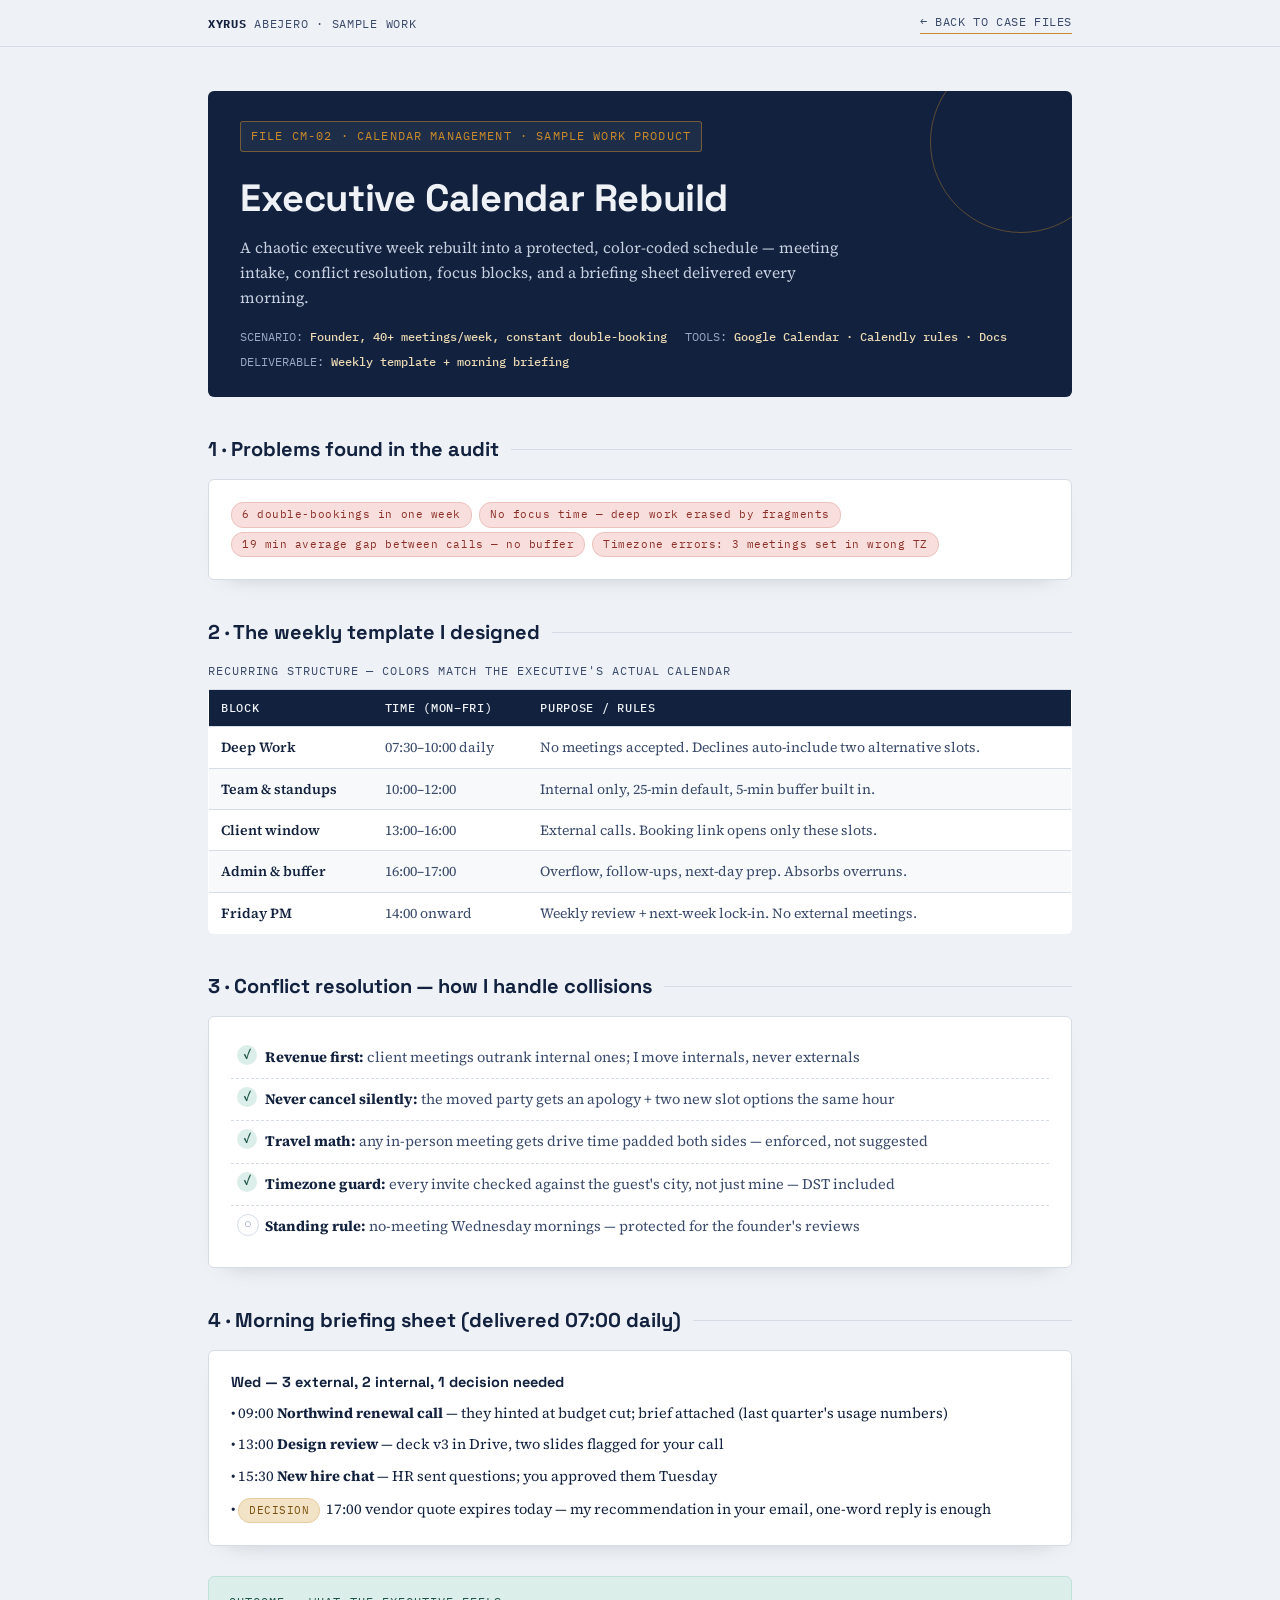
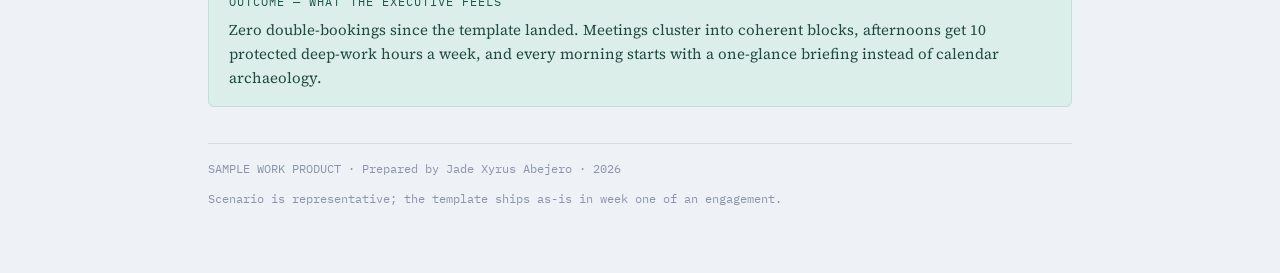
==== samples/calendar-management.html @ 3b32350d "Add files via upload" ====
<!DOCTYPE html>
<html lang="en">
<head>
<meta charset="UTF-8">
<meta name="viewport" content="width=device-width, initial-scale=1.0">
<title>Sample: Executive Calendar &amp; Scheduling — Jade Xyrus Abejero</title>
<link rel="icon" href="data:image/svg+xml,%3Csvg xmlns='http://www.w3.org/2000/svg' viewBox='0 0 64 64'%3E%3Ccircle cx='32' cy='32' r='31' fill='%2312213D'/%3E%3Ccircle cx='32' cy='32' r='27' fill='none' stroke='%23C98A2C' stroke-width='2'/%3E%3Ctext x='32' y='38' text-anchor='middle' font-family='monospace' font-size='20' font-weight='700' fill='%23EEF1F5'%3EJXA%3C/text%3E%3C/svg%3E">
<link rel="preconnect" href="https://fonts.googleapis.com">
<link href="https://fonts.googleapis.com/css2?family=Space+Grotesk:wght@400;500;600;700&family=Source+Serif+4:opsz,wght@8..60,400;8..60,500;8..60,600&family=IBM+Plex+Mono:wght@400;500;600&display=swap" rel="stylesheet">
<link rel="stylesheet" href="../assets/samples.css">
</head>
<body>

<nav class="docbar">
  <div class="docbar-inner">
    <a class="brand" href="../index.html"><strong>XYRUS</strong> ABEJERO · SAMPLE WORK</a>
    <a class="backlink" href="../index.html#casefiles">← Back to Case Files</a>
  </div>
</nav>

<main class="doc">

  <div class="doc-head">
    <span class="filetag">FILE CM-02 · CALENDAR MANAGEMENT · SAMPLE WORK PRODUCT</span>
    <h1>Executive Calendar Rebuild</h1>
    <p class="brief">A chaotic executive week rebuilt into a protected, color-coded schedule — meeting intake, conflict resolution, focus blocks, and a briefing sheet delivered every morning.</p>
    <div class="context">
      <span>SCENARIO: <b>Founder, 40+ meetings/week, constant double-booking</b></span>
      <span>TOOLS: <b>Google Calendar · Calendly rules · Docs</b></span>
      <span>DELIVERABLE: <b>Weekly template + morning briefing</b></span>
    </div>
  </div>

  <h2 class="sect">1 · Problems found in the audit</h2>
  <div class="panel">
    <span class="pill red">6 double-bookings in one week</span>
    <span class="pill red">No focus time — deep work erased by fragments</span>
    <span class="pill red">19 min average gap between calls — no buffer</span>
    <span class="pill red">Timezone errors: 3 meetings set in wrong TZ</span>
  </div>

  <h2 class="sect">2 · The weekly template I designed</h2>
  <table class="grid">
    <caption>Recurring structure — colors match the executive's actual calendar</caption>
    <thead>
      <tr><th>Block</th><th>Time (Mon–Fri)</th><th>Purpose / rules</th></tr>
    </thead>
    <tbody>
      <tr><td><b>Deep Work</b></td><td>07:30–10:00 daily</td><td>No meetings accepted. Declines auto-include two alternative slots.</td></tr>
      <tr><td><b>Team &amp; standups</b></td><td>10:00–12:00</td><td>Internal only, 25-min default, 5-min buffer built in.</td></tr>
      <tr><td><b>Client window</b></td><td>13:00–16:00</td><td>External calls. Booking link opens only these slots.</td></tr>
      <tr><td><b>Admin &amp; buffer</b></td><td>16:00–17:00</td><td>Overflow, follow-ups, next-day prep. Absorbs overruns.</td></tr>
      <tr><td><b>Friday PM</b></td><td>14:00 onward</td><td>Weekly review + next-week lock-in. No external meetings.</td></tr>
    </tbody>
  </table>

  <h2 class="sect">3 · Conflict resolution — how I handle collisions</h2>
  <div class="panel">
    <ul class="checks">
      <li><b>Revenue first:</b> client meetings outrank internal ones; I move internals, never externals</li>
      <li><b>Never cancel silently:</b> the moved party gets an apology + two new slot options the same hour</li>
      <li><b>Travel math:</b> any in-person meeting gets drive time padded both sides — enforced, not suggested</li>
      <li><b>Timezone guard:</b> every invite checked against the guest's city, not just mine — DST included</li>
      <li class="todo"><b>Standing rule:</b> no-meeting Wednesday mornings — protected for the founder's reviews</li>
    </ul>
  </div>

  <h2 class="sect">4 · Morning briefing sheet (delivered 07:00 daily)</h2>
  <div class="panel" style="font-size:14.5px;">
    <p style="margin:0 0 8px;"><b style="font-family:var(--font-display);">Wed — 3 external, 2 internal, 1 decision needed</b></p>
    <p style="margin:0 0 8px;">• 09:00 <b>Northwind renewal call</b> — they hinted at budget cut; brief attached (last quarter's usage numbers)</p>
    <p style="margin:0 0 8px;">• 13:00 <b>Design review</b> — deck v3 in Drive, two slides flagged for your call</p>
    <p style="margin:0 0 8px;">• 15:30 <b>New hire chat</b> — HR sent questions; you approved them Tuesday</p>
    <p style="margin:0;">• <span class="pill gold">DECISION</span> 17:00 vendor quote expires today — my recommendation in your email, one-word reply is enough</p>
  </div>

  <div class="result">
    <span class="rk">Outcome — what the executive feels</span>
    <p>Zero double-bookings since the template landed. Meetings cluster into coherent blocks, afternoons get 10 protected deep-work hours a week, and every morning starts with a one-glance briefing instead of calendar archaeology.</p>
  </div>

  <div class="docfoot">
    <span>SAMPLE WORK PRODUCT · Prepared by Jade Xyrus Abejero · 2026</span>
    <span>Scenario is representative; the template ships as-is in week one of an engagement.</span>
  </div>

</main>

</body>
</html>
---- assets/samples.css ----
:root{
  --ink:#12213D;
  --ink-soft:#3A4A6B;
  --paper:#EEF1F5;
  --paper-card:#FFFFFF;
  --line:#D6DCE6;
  --gold:#C98A2C;
  --gold-soft:#F3E3C6;
  --teal:#2E7D6B;
  --teal-soft:#DCEEE9;
  --font-display:'Space Grotesk',sans-serif;
  --font-body:'Source Serif 4',serif;
  --font-mono:'IBM Plex Mono',monospace;
}
*{box-sizing:border-box;}
body{
  margin:0;
  background:var(--paper);
  color:var(--ink);
  font-family:var(--font-body);
  line-height:1.6;
}
a{color:inherit;}

/* TOP BAR */
nav.docbar{
  position:sticky;top:0;z-index:20;
  background:rgba(238,241,245,0.94);
  backdrop-filter:blur(6px);
  border-bottom:1px solid var(--line);
}
.docbar-inner{
  max-width:920px;margin:0 auto;padding:12px 28px;
  display:flex;align-items:center;justify-content:space-between;gap:14px;
}
.docbar-inner .brand{
  font-family:var(--font-mono);font-size:12px;letter-spacing:0.06em;color:var(--ink-soft);
  text-decoration:none;
}
.docbar-inner .brand strong{color:var(--ink);}
.backlink{
  font-family:var(--font-mono);font-size:12px;letter-spacing:0.05em;text-transform:uppercase;
  color:var(--ink-soft);text-decoration:none;border-bottom:1px solid var(--gold);padding-bottom:2px;
}
.backlink:hover{color:var(--ink);}

/* DOCUMENT SHELL */
main.doc{
  max-width:920px;margin:0 auto;padding:44px 28px 64px;
}
.doc-head{
  background:var(--ink);
  color:var(--paper);
  border-radius:6px;
  padding:30px 32px 26px;
  margin-bottom:30px;
  position:relative;
  overflow:hidden;
}
.doc-head::after{
  content:"";
  position:absolute;right:-40px;top:-40px;
  width:180px;height:180px;border-radius:50%;
  border:1px solid rgba(201,138,44,0.4);
  pointer-events:none;
}
.doc-head .filetag{
  font-family:var(--font-mono);font-size:11.5px;letter-spacing:0.1em;color:var(--gold);
  display:inline-flex;align-items:center;gap:8px;
  border:1px solid rgba(201,138,44,0.5);
  padding:5px 10px;border-radius:3px;background:rgba(255,255,255,0.06);
}
.doc-head h1{
  font-family:var(--font-display);
  font-size:clamp(26px,4vw,38px);font-weight:700;
  margin:16px 0 8px;letter-spacing:-0.01em;
}
.doc-head .brief{
  color:#C7D0E0;font-size:15.5px;max-width:620px;margin:0;
}
.doc-head .context{
  margin-top:16px;font-family:var(--font-mono);font-size:12px;color:#9AA8C4;
  display:flex;flex-wrap:wrap;gap:6px 18px;
}
.doc-head .context b{color:#EAD9B4;font-weight:500;}

h2.sect{
  font-family:var(--font-display);font-size:20px;font-weight:700;
  margin:36px 0 14px;color:var(--ink);
  display:flex;align-items:center;gap:12px;
}
h2.sect::after{content:"";flex:1;height:1px;background:var(--line);}

.panel{
  background:var(--paper-card);
  border:1px solid var(--line);
  border-radius:6px;
  padding:20px 22px;
  box-shadow:0 10px 24px -20px rgba(18,33,61,0.4);
}
.panel + .panel{margin-top:14px;}

/* TABLES */
table.grid{
  width:100%;border-collapse:collapse;font-size:14px;
  background:var(--paper-card);
  border:1px solid var(--line);
  border-radius:6px;
  overflow:hidden;
}
table.grid caption{
  caption-side:top;text-align:left;
  font-family:var(--font-mono);font-size:11.5px;letter-spacing:0.08em;text-transform:uppercase;
  color:var(--ink-soft);padding:0 0 8px;
}
table.grid th{
  font-family:var(--font-mono);font-size:11.5px;letter-spacing:0.06em;text-transform:uppercase;
  color:var(--paper);background:var(--ink);
  text-align:left;padding:9px 12px;font-weight:500;
}
table.grid td{
  padding:9px 12px;border-top:1px solid var(--line);color:var(--ink-soft);vertical-align:top;
}
table.grid tr:nth-child(even) td{background:#F7F9FB;}
table.grid td b, table.grid td strong{color:var(--ink);font-weight:600;}

/* PILLS / TAGS */
.pill{
  display:inline-block;font-family:var(--font-mono);font-size:11px;letter-spacing:0.05em;
  padding:3px 10px;border-radius:12px;margin:2px 3px 2px 0;
  background:var(--teal-soft);color:#1E5548;border:1px solid #BFE0D6;
}
.pill.gold{background:var(--gold-soft);color:#7A5210;border-color:#E4CE9F;}
.pill.red{background:#F8DEDC;color:#8C2F28;border-color:#EBC2BE;}

/* EMAIL THREAD */
.email{
  background:var(--paper-card);
  border:1px solid var(--line);
  border-radius:6px;
  margin-bottom:14px;
  box-shadow:0 10px 24px -20px rgba(18,33,61,0.4);
}
.email .hdr{
  padding:12px 18px;border-bottom:1px solid var(--line);
  display:flex;flex-wrap:wrap;gap:4px 16px;align-items:baseline;
  font-family:var(--font-mono);font-size:12px;color:var(--ink-soft);
}
.email .hdr .who{color:var(--ink);font-weight:600;}
.email .hdr .stamp{margin-left:auto;color:#8A94AC;}
.email .body{padding:14px 18px 16px;font-size:14.5px;color:var(--ink-soft);}
.email .body p{margin:0 0 10px;}
.email .body p:last-child{margin-bottom:0;}
.email .sig{margin-top:12px;padding-top:10px;border-top:1px dashed var(--line);font-size:13px;color:#8A94AC;}
.email.draft{border-left:4px solid var(--gold);}
.email.sent{border-left:4px solid var(--teal);}

/* CHECKLIST */
ul.checks{list-style:none;margin:0;padding:0;}
ul.checks li{
  padding:9px 0 9px 34px;position:relative;border-bottom:1px dashed var(--line);
  font-size:14.5px;color:var(--ink-soft);
}
ul.checks li:last-child{border-bottom:none;}
ul.checks li::before{
  content:"✓";
  position:absolute;left:6px;top:8px;
  width:20px;height:20px;border-radius:50%;
  background:var(--teal-soft);color:#1E5548;
  font-size:13px;font-weight:700;
  display:flex;align-items:center;justify-content:center;
}
ul.checks li.todo::before{content:"○";color:#8A94AC;background:transparent;border:1px solid var(--line);}
ul.checks b{color:var(--ink);}

/* ITINERARY */
.leg{
  display:grid;grid-template-columns:150px 1fr;gap:16px;
  padding:14px 0;border-bottom:1px dashed var(--line);
}
.leg:last-child{border-bottom:none;}
.leg .when{
  font-family:var(--font-mono);font-size:12px;color:var(--teal);line-height:1.5;
}
.leg .what b{display:block;color:var(--ink);font-family:var(--font-display);font-size:15px;}
.leg .what span{font-size:14px;color:var(--ink-soft);}
.leg .what .meta{font-family:var(--font-mono);font-size:11.5px;color:#8A94AC;display:block;margin-top:3px;}

/* RESULT BANNER */
.result{
  background:var(--teal-soft);
  border:1px solid #BFE0D6;
  border-radius:6px;
  padding:16px 20px;
  margin-top:30px;
}
.result .rk{
  font-family:var(--font-mono);font-size:11.5px;letter-spacing:0.09em;text-transform:uppercase;
  color:#1E5548;display:block;margin-bottom:6px;
}
.result p{margin:0;color:#1E4A40;font-size:15px;}

/* FOOT NOTE */
.docfoot{
  margin-top:36px;padding-top:16px;border-top:1px solid var(--line);
  font-family:var(--font-mono);font-size:11.5px;color:#8A94AC;
  display:flex;justify-content:space-between;gap:12px;flex-wrap:wrap;
}
.docfoot a{color:var(--ink-soft);}

@media (max-width:640px){
  .leg{grid-template-columns:1fr;gap:4px;}
  .doc-head{padding:22px 20px;}
  main.doc{padding:28px 18px 48px;}
  table.grid{display:block;overflow-x:auto;}
}
@media (prefers-reduced-motion:reduce){
  *{transition:none !important;}
}
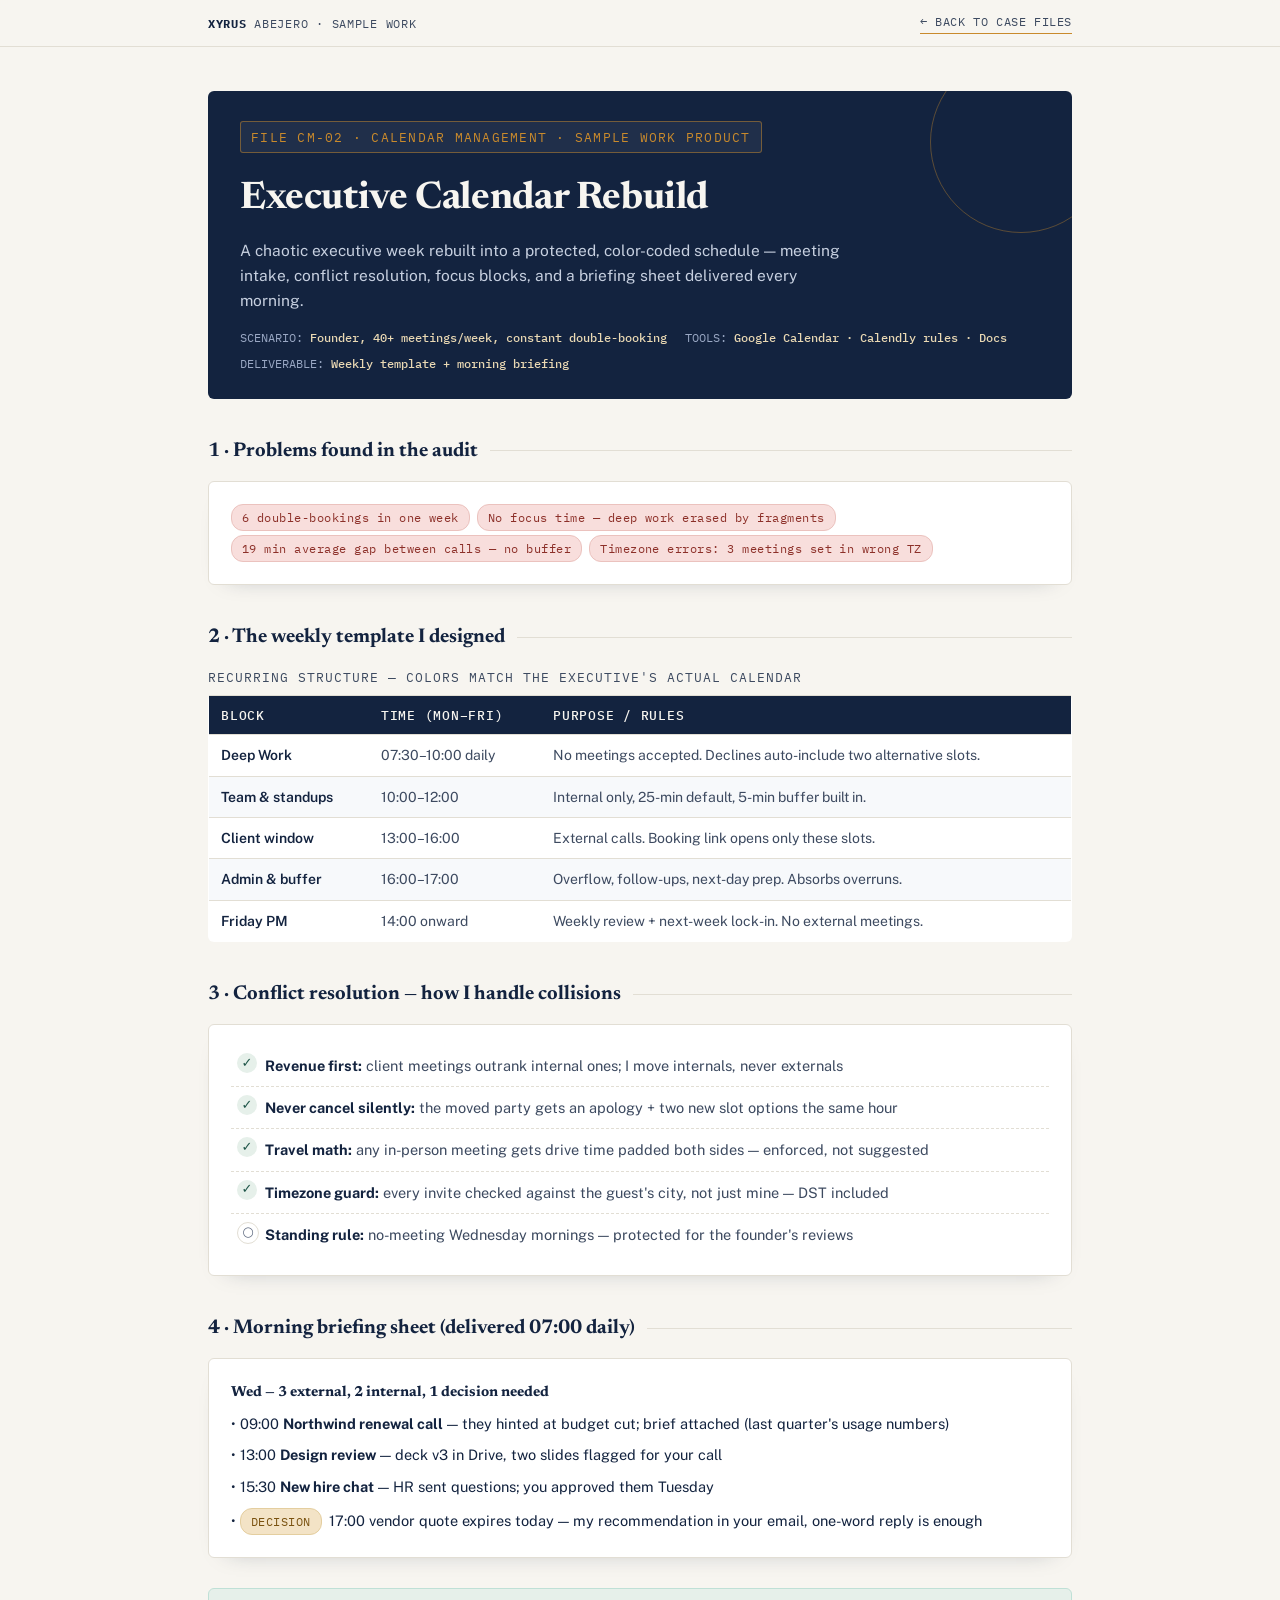
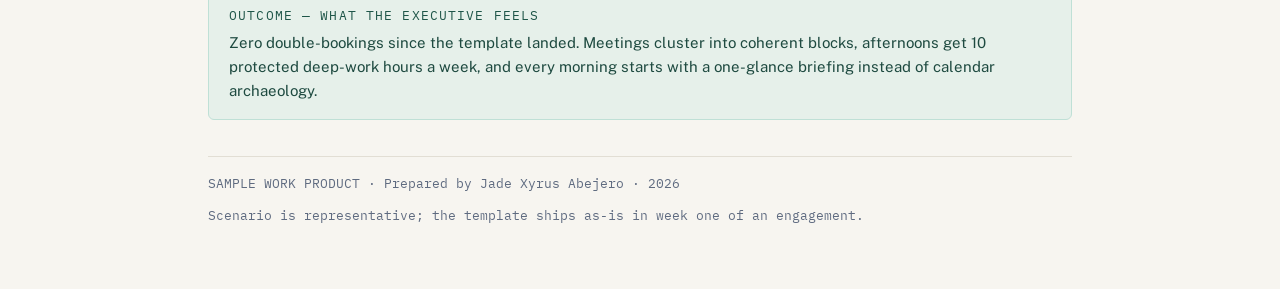
==== commit 07eac451: "Add files via upload" ====
--- a/samples/calendar-management.html
+++ b/samples/calendar-management.html
@@ -1,90 +1,90 @@
-<!DOCTYPE html>
-<html lang="en">
-<head>
-<meta charset="UTF-8">
-<meta name="viewport" content="width=device-width, initial-scale=1.0">
-<title>Sample: Executive Calendar &amp; Scheduling — Jade Xyrus Abejero</title>
-<link rel="icon" href="data:image/svg+xml,%3Csvg xmlns='http://www.w3.org/2000/svg' viewBox='0 0 64 64'%3E%3Ccircle cx='32' cy='32' r='31' fill='%2312213D'/%3E%3Ccircle cx='32' cy='32' r='27' fill='none' stroke='%23C98A2C' stroke-width='2'/%3E%3Ctext x='32' y='38' text-anchor='middle' font-family='monospace' font-size='20' font-weight='700' fill='%23EEF1F5'%3EJXA%3C/text%3E%3C/svg%3E">
-<link rel="preconnect" href="https://fonts.googleapis.com">
-<link href="https://fonts.googleapis.com/css2?family=Space+Grotesk:wght@400;500;600;700&family=Source+Serif+4:opsz,wght@8..60,400;8..60,500;8..60,600&family=IBM+Plex+Mono:wght@400;500;600&display=swap" rel="stylesheet">
-<link rel="stylesheet" href="../assets/samples.css">
-</head>
-<body>
-
-<nav class="docbar">
-  <div class="docbar-inner">
-    <a class="brand" href="../index.html"><strong>XYRUS</strong> ABEJERO · SAMPLE WORK</a>
-    <a class="backlink" href="../index.html#casefiles">← Back to Case Files</a>
-  </div>
-</nav>
-
-<main class="doc">
-
-  <div class="doc-head">
-    <span class="filetag">FILE CM-02 · CALENDAR MANAGEMENT · SAMPLE WORK PRODUCT</span>
-    <h1>Executive Calendar Rebuild</h1>
-    <p class="brief">A chaotic executive week rebuilt into a protected, color-coded schedule — meeting intake, conflict resolution, focus blocks, and a briefing sheet delivered every morning.</p>
-    <div class="context">
-      <span>SCENARIO: <b>Founder, 40+ meetings/week, constant double-booking</b></span>
-      <span>TOOLS: <b>Google Calendar · Calendly rules · Docs</b></span>
-      <span>DELIVERABLE: <b>Weekly template + morning briefing</b></span>
-    </div>
-  </div>
-
-  <h2 class="sect">1 · Problems found in the audit</h2>
-  <div class="panel">
-    <span class="pill red">6 double-bookings in one week</span>
-    <span class="pill red">No focus time — deep work erased by fragments</span>
-    <span class="pill red">19 min average gap between calls — no buffer</span>
-    <span class="pill red">Timezone errors: 3 meetings set in wrong TZ</span>
-  </div>
-
-  <h2 class="sect">2 · The weekly template I designed</h2>
-  <table class="grid">
-    <caption>Recurring structure — colors match the executive's actual calendar</caption>
-    <thead>
-      <tr><th>Block</th><th>Time (Mon–Fri)</th><th>Purpose / rules</th></tr>
-    </thead>
-    <tbody>
-      <tr><td><b>Deep Work</b></td><td>07:30–10:00 daily</td><td>No meetings accepted. Declines auto-include two alternative slots.</td></tr>
-      <tr><td><b>Team &amp; standups</b></td><td>10:00–12:00</td><td>Internal only, 25-min default, 5-min buffer built in.</td></tr>
-      <tr><td><b>Client window</b></td><td>13:00–16:00</td><td>External calls. Booking link opens only these slots.</td></tr>
-      <tr><td><b>Admin &amp; buffer</b></td><td>16:00–17:00</td><td>Overflow, follow-ups, next-day prep. Absorbs overruns.</td></tr>
-      <tr><td><b>Friday PM</b></td><td>14:00 onward</td><td>Weekly review + next-week lock-in. No external meetings.</td></tr>
-    </tbody>
-  </table>
-
-  <h2 class="sect">3 · Conflict resolution — how I handle collisions</h2>
-  <div class="panel">
-    <ul class="checks">
-      <li><b>Revenue first:</b> client meetings outrank internal ones; I move internals, never externals</li>
-      <li><b>Never cancel silently:</b> the moved party gets an apology + two new slot options the same hour</li>
-      <li><b>Travel math:</b> any in-person meeting gets drive time padded both sides — enforced, not suggested</li>
-      <li><b>Timezone guard:</b> every invite checked against the guest's city, not just mine — DST included</li>
-      <li class="todo"><b>Standing rule:</b> no-meeting Wednesday mornings — protected for the founder's reviews</li>
-    </ul>
-  </div>
-
-  <h2 class="sect">4 · Morning briefing sheet (delivered 07:00 daily)</h2>
-  <div class="panel" style="font-size:14.5px;">
-    <p style="margin:0 0 8px;"><b style="font-family:var(--font-display);">Wed — 3 external, 2 internal, 1 decision needed</b></p>
-    <p style="margin:0 0 8px;">• 09:00 <b>Northwind renewal call</b> — they hinted at budget cut; brief attached (last quarter's usage numbers)</p>
-    <p style="margin:0 0 8px;">• 13:00 <b>Design review</b> — deck v3 in Drive, two slides flagged for your call</p>
-    <p style="margin:0 0 8px;">• 15:30 <b>New hire chat</b> — HR sent questions; you approved them Tuesday</p>
-    <p style="margin:0;">• <span class="pill gold">DECISION</span> 17:00 vendor quote expires today — my recommendation in your email, one-word reply is enough</p>
-  </div>
-
-  <div class="result">
-    <span class="rk">Outcome — what the executive feels</span>
-    <p>Zero double-bookings since the template landed. Meetings cluster into coherent blocks, afternoons get 10 protected deep-work hours a week, and every morning starts with a one-glance briefing instead of calendar archaeology.</p>
-  </div>
-
-  <div class="docfoot">
-    <span>SAMPLE WORK PRODUCT · Prepared by Jade Xyrus Abejero · 2026</span>
-    <span>Scenario is representative; the template ships as-is in week one of an engagement.</span>
-  </div>
-
-</main>
-
-</body>
-</html>
+<!DOCTYPE html>
+<html lang="en">
+<head>
+<meta charset="UTF-8">
+<meta name="viewport" content="width=device-width, initial-scale=1.0">
+<title>Sample: Executive Calendar &amp; Scheduling — Jade Xyrus Abejero</title>
+<link rel="icon" href="data:image/svg+xml,%3Csvg xmlns='http://www.w3.org/2000/svg' viewBox='0 0 64 64'%3E%3Ccircle cx='32' cy='32' r='31' fill='%2312213D'/%3E%3Ccircle cx='32' cy='32' r='27' fill='none' stroke='%23C98A2C' stroke-width='2'/%3E%3Ctext x='32' y='38' text-anchor='middle' font-family='monospace' font-size='20' font-weight='700' fill='%23EEF1F5'%3EJXA%3C/text%3E%3C/svg%3E">
+<link rel="preconnect" href="https://fonts.googleapis.com">
+<link href="https://fonts.googleapis.com/css2?family=Newsreader:opsz,wght@6..72,400;6..72,500;6..72,600&family=Public+Sans:wght@400;500;600;700&family=IBM+Plex+Mono:wght@400;500;600&display=swap" rel="stylesheet">
+<link rel="stylesheet" href="../assets/samples.css">
+</head>
+<body>
+
+<nav class="docbar">
+  <div class="docbar-inner">
+    <a class="brand" href="../index.html"><strong>XYRUS</strong> ABEJERO · SAMPLE WORK</a>
+    <a class="backlink" href="../index.html#cases">← Back to Case Files</a>
+  </div>
+</nav>
+
+<main class="doc">
+
+  <div class="doc-head">
+    <span class="filetag">FILE CM-02 · CALENDAR MANAGEMENT · SAMPLE WORK PRODUCT</span>
+    <h1>Executive Calendar Rebuild</h1>
+    <p class="brief">A chaotic executive week rebuilt into a protected, color-coded schedule — meeting intake, conflict resolution, focus blocks, and a briefing sheet delivered every morning.</p>
+    <div class="context">
+      <span>SCENARIO: <b>Founder, 40+ meetings/week, constant double-booking</b></span>
+      <span>TOOLS: <b>Google Calendar · Calendly rules · Docs</b></span>
+      <span>DELIVERABLE: <b>Weekly template + morning briefing</b></span>
+    </div>
+  </div>
+
+  <h2 class="sect">1 · Problems found in the audit</h2>
+  <div class="panel">
+    <span class="pill red">6 double-bookings in one week</span>
+    <span class="pill red">No focus time — deep work erased by fragments</span>
+    <span class="pill red">19 min average gap between calls — no buffer</span>
+    <span class="pill red">Timezone errors: 3 meetings set in wrong TZ</span>
+  </div>
+
+  <h2 class="sect">2 · The weekly template I designed</h2>
+  <table class="grid">
+    <caption>Recurring structure — colors match the executive's actual calendar</caption>
+    <thead>
+      <tr><th>Block</th><th>Time (Mon–Fri)</th><th>Purpose / rules</th></tr>
+    </thead>
+    <tbody>
+      <tr><td><b>Deep Work</b></td><td>07:30–10:00 daily</td><td>No meetings accepted. Declines auto-include two alternative slots.</td></tr>
+      <tr><td><b>Team &amp; standups</b></td><td>10:00–12:00</td><td>Internal only, 25-min default, 5-min buffer built in.</td></tr>
+      <tr><td><b>Client window</b></td><td>13:00–16:00</td><td>External calls. Booking link opens only these slots.</td></tr>
+      <tr><td><b>Admin &amp; buffer</b></td><td>16:00–17:00</td><td>Overflow, follow-ups, next-day prep. Absorbs overruns.</td></tr>
+      <tr><td><b>Friday PM</b></td><td>14:00 onward</td><td>Weekly review + next-week lock-in. No external meetings.</td></tr>
+    </tbody>
+  </table>
+
+  <h2 class="sect">3 · Conflict resolution — how I handle collisions</h2>
+  <div class="panel">
+    <ul class="checks">
+      <li><b>Revenue first:</b> client meetings outrank internal ones; I move internals, never externals</li>
+      <li><b>Never cancel silently:</b> the moved party gets an apology + two new slot options the same hour</li>
+      <li><b>Travel math:</b> any in-person meeting gets drive time padded both sides — enforced, not suggested</li>
+      <li><b>Timezone guard:</b> every invite checked against the guest's city, not just mine — DST included</li>
+      <li class="todo"><b>Standing rule:</b> no-meeting Wednesday mornings — protected for the founder's reviews</li>
+    </ul>
+  </div>
+
+  <h2 class="sect">4 · Morning briefing sheet (delivered 07:00 daily)</h2>
+  <div class="panel" style="font-size:14.5px;">
+    <p style="margin:0 0 8px;"><b style="font-family:var(--font-display);">Wed — 3 external, 2 internal, 1 decision needed</b></p>
+    <p style="margin:0 0 8px;">• 09:00 <b>Northwind renewal call</b> — they hinted at budget cut; brief attached (last quarter's usage numbers)</p>
+    <p style="margin:0 0 8px;">• 13:00 <b>Design review</b> — deck v3 in Drive, two slides flagged for your call</p>
+    <p style="margin:0 0 8px;">• 15:30 <b>New hire chat</b> — HR sent questions; you approved them Tuesday</p>
+    <p style="margin:0;">• <span class="pill gold">DECISION</span> 17:00 vendor quote expires today — my recommendation in your email, one-word reply is enough</p>
+  </div>
+
+  <div class="result">
+    <span class="rk">Outcome — what the executive feels</span>
+    <p>Zero double-bookings since the template landed. Meetings cluster into coherent blocks, afternoons get 10 protected deep-work hours a week, and every morning starts with a one-glance briefing instead of calendar archaeology.</p>
+  </div>
+
+  <div class="docfoot">
+    <span>SAMPLE WORK PRODUCT · Prepared by Jade Xyrus Abejero · 2026</span>
+    <span>Scenario is representative; the template ships as-is in week one of an engagement.</span>
+  </div>
+
+</main>
+
+</body>
+</html>
--- a/assets/samples.css
+++ b/assets/samples.css
@@ -1,15 +1,15 @@
 :root{
-  --ink:#12213D;
-  --ink-soft:#3A4A6B;
-  --paper:#EEF1F5;
+  --ink:#13233F;
+  --ink-soft:#3D4A60;
+  --paper:#F7F5F0;
   --paper-card:#FFFFFF;
-  --line:#D6DCE6;
+  --line:#E2DED4;
   --gold:#C98A2C;
   --gold-soft:#F3E3C6;
-  --teal:#2E7D6B;
-  --teal-soft:#DCEEE9;
-  --font-display:'Space Grotesk',sans-serif;
-  --font-body:'Source Serif 4',serif;
+  --teal:#1E6B47;
+  --teal-soft:#E6F0EA;
+  --font-display:'Newsreader',Georgia,serif;
+  --font-body:'Public Sans',system-ui,sans-serif;
   --font-mono:'IBM Plex Mono',monospace;
 }
 *{box-sizing:border-box;}
@@ -25,7 +25,7 @@
 /* TOP BAR */
 nav.docbar{
   position:sticky;top:0;z-index:20;
-  background:rgba(238,241,245,0.94);
+  background:rgba(247,245,240,0.94);
   backdrop-filter:blur(6px);
   border-bottom:1px solid var(--line);
 }
@@ -65,7 +65,7 @@
   pointer-events:none;
 }
 .doc-head .filetag{
-  font-family:var(--font-mono);font-size:11.5px;letter-spacing:0.1em;color:var(--gold);
+  font-family:var(--font-mono);font-size:12.5px;letter-spacing:0.1em;color:var(--gold);
   display:inline-flex;align-items:center;gap:8px;
   border:1px solid rgba(201,138,44,0.5);
   padding:5px 10px;border-radius:3px;background:rgba(255,255,255,0.06);
@@ -110,11 +110,11 @@
 }
 table.grid caption{
   caption-side:top;text-align:left;
-  font-family:var(--font-mono);font-size:11.5px;letter-spacing:0.08em;text-transform:uppercase;
+  font-family:var(--font-mono);font-size:12.5px;letter-spacing:0.08em;text-transform:uppercase;
   color:var(--ink-soft);padding:0 0 8px;
 }
 table.grid th{
-  font-family:var(--font-mono);font-size:11.5px;letter-spacing:0.06em;text-transform:uppercase;
+  font-family:var(--font-mono);font-size:12.5px;letter-spacing:0.06em;text-transform:uppercase;
   color:var(--paper);background:var(--ink);
   text-align:left;padding:9px 12px;font-weight:500;
 }
@@ -126,7 +126,7 @@
 
 /* PILLS / TAGS */
 .pill{
-  display:inline-block;font-family:var(--font-mono);font-size:11px;letter-spacing:0.05em;
+  display:inline-block;font-family:var(--font-mono);font-size:12px;letter-spacing:0.04em;
   padding:3px 10px;border-radius:12px;margin:2px 3px 2px 0;
   background:var(--teal-soft);color:#1E5548;border:1px solid #BFE0D6;
 }
@@ -147,13 +147,13 @@
   font-family:var(--font-mono);font-size:12px;color:var(--ink-soft);
 }
 .email .hdr .who{color:var(--ink);font-weight:600;}
-.email .hdr .stamp{margin-left:auto;color:#8A94AC;}
+.email .hdr .stamp{margin-left:auto;color:var(--ink-soft);}
 .email .body{padding:14px 18px 16px;font-size:14.5px;color:var(--ink-soft);}
 .email .body p{margin:0 0 10px;}
 .email .body p:last-child{margin-bottom:0;}
-.email .sig{margin-top:12px;padding-top:10px;border-top:1px dashed var(--line);font-size:13px;color:#8A94AC;}
-.email.draft{border-left:4px solid var(--gold);}
-.email.sent{border-left:4px solid var(--teal);}
+.email .sig{margin-top:12px;padding-top:10px;border-top:1px dashed var(--line);font-size:13px;color:#5F6B80;}
+.email.draft .hdr{background:var(--gold-soft);}
+.email.sent .hdr{background:var(--teal-soft);}
 
 /* CHECKLIST */
 ul.checks{list-style:none;margin:0;padding:0;}
@@ -170,7 +170,7 @@
   font-size:13px;font-weight:700;
   display:flex;align-items:center;justify-content:center;
 }
-ul.checks li.todo::before{content:"○";color:#8A94AC;background:transparent;border:1px solid var(--line);}
+ul.checks li.todo::before{content:"○";color:#5F6B80;background:transparent;border:1px solid var(--line);}
 ul.checks b{color:var(--ink);}
 
 /* ITINERARY */
@@ -184,7 +184,7 @@
 }
 .leg .what b{display:block;color:var(--ink);font-family:var(--font-display);font-size:15px;}
 .leg .what span{font-size:14px;color:var(--ink-soft);}
-.leg .what .meta{font-family:var(--font-mono);font-size:11.5px;color:#8A94AC;display:block;margin-top:3px;}
+.leg .what .meta{font-family:var(--font-mono);font-size:12.5px;color:#5F6B80;display:block;margin-top:3px;}
 
 /* RESULT BANNER */
 .result{
@@ -195,7 +195,7 @@
   margin-top:30px;
 }
 .result .rk{
-  font-family:var(--font-mono);font-size:11.5px;letter-spacing:0.09em;text-transform:uppercase;
+  font-family:var(--font-mono);font-size:12.5px;letter-spacing:0.09em;text-transform:uppercase;
   color:#1E5548;display:block;margin-bottom:6px;
 }
 .result p{margin:0;color:#1E4A40;font-size:15px;}
@@ -203,7 +203,7 @@
 /* FOOT NOTE */
 .docfoot{
   margin-top:36px;padding-top:16px;border-top:1px solid var(--line);
-  font-family:var(--font-mono);font-size:11.5px;color:#8A94AC;
+  font-family:var(--font-mono);font-size:12.5px;color:#5F6B80;
   display:flex;justify-content:space-between;gap:12px;flex-wrap:wrap;
 }
 .docfoot a{color:var(--ink-soft);}
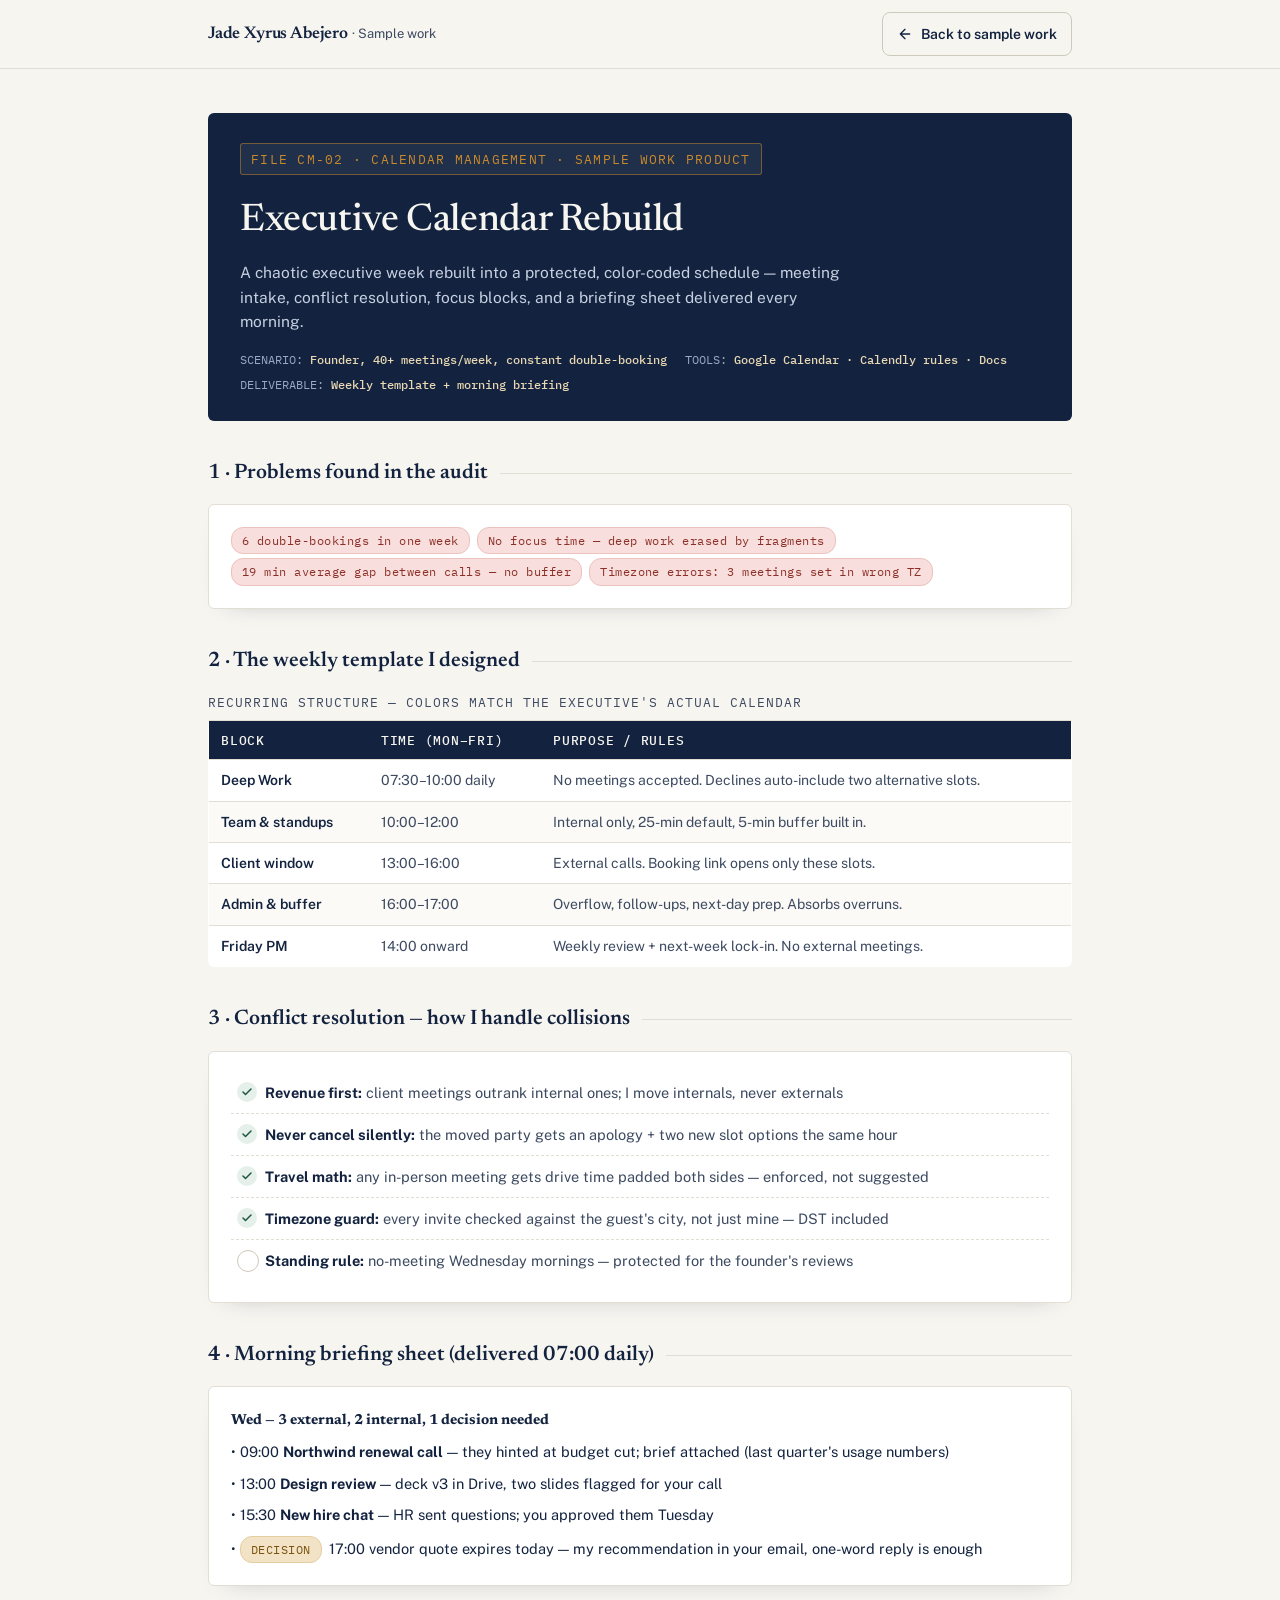
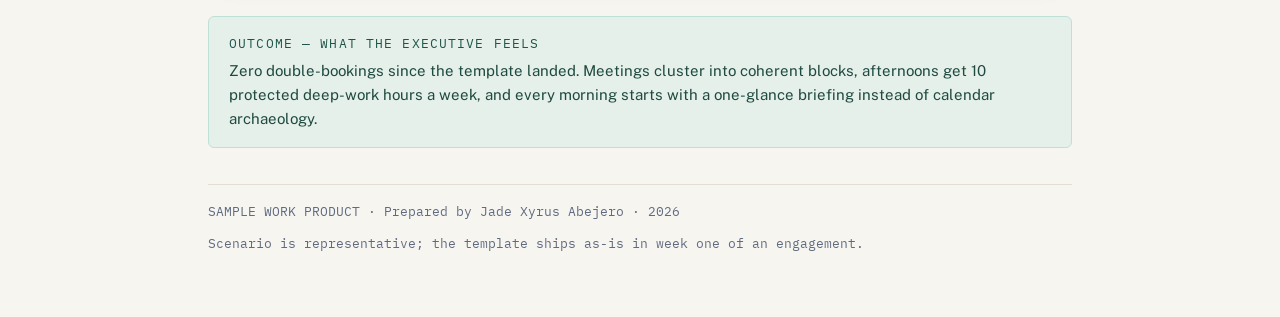
==== commit f89744cf: "Add files via upload" ====
--- a/samples/calendar-management.html
+++ b/samples/calendar-management.html
@@ -1,90 +1,90 @@
-<!DOCTYPE html>
-<html lang="en">
-<head>
-<meta charset="UTF-8">
-<meta name="viewport" content="width=device-width, initial-scale=1.0">
-<title>Sample: Executive Calendar &amp; Scheduling — Jade Xyrus Abejero</title>
-<link rel="icon" href="data:image/svg+xml,%3Csvg xmlns='http://www.w3.org/2000/svg' viewBox='0 0 64 64'%3E%3Ccircle cx='32' cy='32' r='31' fill='%2312213D'/%3E%3Ccircle cx='32' cy='32' r='27' fill='none' stroke='%23C98A2C' stroke-width='2'/%3E%3Ctext x='32' y='38' text-anchor='middle' font-family='monospace' font-size='20' font-weight='700' fill='%23EEF1F5'%3EJXA%3C/text%3E%3C/svg%3E">
-<link rel="preconnect" href="https://fonts.googleapis.com">
-<link href="https://fonts.googleapis.com/css2?family=Newsreader:opsz,wght@6..72,400;6..72,500;6..72,600&family=Public+Sans:wght@400;500;600;700&family=IBM+Plex+Mono:wght@400;500;600&display=swap" rel="stylesheet">
-<link rel="stylesheet" href="../assets/samples.css">
-</head>
-<body>
-
-<nav class="docbar">
-  <div class="docbar-inner">
-    <a class="brand" href="../index.html"><strong>XYRUS</strong> ABEJERO · SAMPLE WORK</a>
-    <a class="backlink" href="../index.html#cases">← Back to Case Files</a>
-  </div>
-</nav>
-
-<main class="doc">
-
-  <div class="doc-head">
-    <span class="filetag">FILE CM-02 · CALENDAR MANAGEMENT · SAMPLE WORK PRODUCT</span>
-    <h1>Executive Calendar Rebuild</h1>
-    <p class="brief">A chaotic executive week rebuilt into a protected, color-coded schedule — meeting intake, conflict resolution, focus blocks, and a briefing sheet delivered every morning.</p>
-    <div class="context">
-      <span>SCENARIO: <b>Founder, 40+ meetings/week, constant double-booking</b></span>
-      <span>TOOLS: <b>Google Calendar · Calendly rules · Docs</b></span>
-      <span>DELIVERABLE: <b>Weekly template + morning briefing</b></span>
-    </div>
-  </div>
-
-  <h2 class="sect">1 · Problems found in the audit</h2>
-  <div class="panel">
-    <span class="pill red">6 double-bookings in one week</span>
-    <span class="pill red">No focus time — deep work erased by fragments</span>
-    <span class="pill red">19 min average gap between calls — no buffer</span>
-    <span class="pill red">Timezone errors: 3 meetings set in wrong TZ</span>
-  </div>
-
-  <h2 class="sect">2 · The weekly template I designed</h2>
-  <table class="grid">
-    <caption>Recurring structure — colors match the executive's actual calendar</caption>
-    <thead>
-      <tr><th>Block</th><th>Time (Mon–Fri)</th><th>Purpose / rules</th></tr>
-    </thead>
-    <tbody>
-      <tr><td><b>Deep Work</b></td><td>07:30–10:00 daily</td><td>No meetings accepted. Declines auto-include two alternative slots.</td></tr>
-      <tr><td><b>Team &amp; standups</b></td><td>10:00–12:00</td><td>Internal only, 25-min default, 5-min buffer built in.</td></tr>
-      <tr><td><b>Client window</b></td><td>13:00–16:00</td><td>External calls. Booking link opens only these slots.</td></tr>
-      <tr><td><b>Admin &amp; buffer</b></td><td>16:00–17:00</td><td>Overflow, follow-ups, next-day prep. Absorbs overruns.</td></tr>
-      <tr><td><b>Friday PM</b></td><td>14:00 onward</td><td>Weekly review + next-week lock-in. No external meetings.</td></tr>
-    </tbody>
-  </table>
-
-  <h2 class="sect">3 · Conflict resolution — how I handle collisions</h2>
-  <div class="panel">
-    <ul class="checks">
-      <li><b>Revenue first:</b> client meetings outrank internal ones; I move internals, never externals</li>
-      <li><b>Never cancel silently:</b> the moved party gets an apology + two new slot options the same hour</li>
-      <li><b>Travel math:</b> any in-person meeting gets drive time padded both sides — enforced, not suggested</li>
-      <li><b>Timezone guard:</b> every invite checked against the guest's city, not just mine — DST included</li>
-      <li class="todo"><b>Standing rule:</b> no-meeting Wednesday mornings — protected for the founder's reviews</li>
-    </ul>
-  </div>
-
-  <h2 class="sect">4 · Morning briefing sheet (delivered 07:00 daily)</h2>
-  <div class="panel" style="font-size:14.5px;">
-    <p style="margin:0 0 8px;"><b style="font-family:var(--font-display);">Wed — 3 external, 2 internal, 1 decision needed</b></p>
-    <p style="margin:0 0 8px;">• 09:00 <b>Northwind renewal call</b> — they hinted at budget cut; brief attached (last quarter's usage numbers)</p>
-    <p style="margin:0 0 8px;">• 13:00 <b>Design review</b> — deck v3 in Drive, two slides flagged for your call</p>
-    <p style="margin:0 0 8px;">• 15:30 <b>New hire chat</b> — HR sent questions; you approved them Tuesday</p>
-    <p style="margin:0;">• <span class="pill gold">DECISION</span> 17:00 vendor quote expires today — my recommendation in your email, one-word reply is enough</p>
-  </div>
-
-  <div class="result">
-    <span class="rk">Outcome — what the executive feels</span>
-    <p>Zero double-bookings since the template landed. Meetings cluster into coherent blocks, afternoons get 10 protected deep-work hours a week, and every morning starts with a one-glance briefing instead of calendar archaeology.</p>
-  </div>
-
-  <div class="docfoot">
-    <span>SAMPLE WORK PRODUCT · Prepared by Jade Xyrus Abejero · 2026</span>
-    <span>Scenario is representative; the template ships as-is in week one of an engagement.</span>
-  </div>
-
-</main>
-
-</body>
-</html>
+<!DOCTYPE html>
+<html lang="en">
+<head>
+<meta charset="UTF-8">
+<meta name="viewport" content="width=device-width, initial-scale=1.0">
+<title>Sample: Executive Calendar &amp; Scheduling — Jade Xyrus Abejero</title>
+<link rel="icon" href="data:image/svg+xml,%3Csvg xmlns='http://www.w3.org/2000/svg' viewBox='0 0 64 64'%3E%3Ccircle cx='32' cy='32' r='31' fill='%2312213D'/%3E%3Ccircle cx='32' cy='32' r='27' fill='none' stroke='%23C98A2C' stroke-width='2'/%3E%3Ctext x='32' y='38' text-anchor='middle' font-family='monospace' font-size='20' font-weight='700' fill='%23EEF1F5'%3EJXA%3C/text%3E%3C/svg%3E">
+<link rel="preconnect" href="https://fonts.googleapis.com">
+<link href="https://fonts.googleapis.com/css2?family=Newsreader:opsz,wght@6..72,400;6..72,500;6..72,600&family=Public+Sans:wght@400;500;600;700&family=IBM+Plex+Mono:wght@400;500;600&display=swap" rel="stylesheet">
+<link rel="stylesheet" href="../assets/samples.css">
+</head>
+<body>
+
+<nav class="docbar">
+  <div class="docbar-inner">
+    <a class="brand" href="../index.html"><strong>Jade Xyrus Abejero</strong><span class="kind">· Sample work</span></a>
+    <a class="backlink" href="../index.html#cases">Back to sample work</a>
+  </div>
+</nav>
+
+<main class="doc">
+
+  <div class="doc-head">
+    <span class="filetag">FILE CM-02 · CALENDAR MANAGEMENT · SAMPLE WORK PRODUCT</span>
+    <h1>Executive Calendar Rebuild</h1>
+    <p class="brief">A chaotic executive week rebuilt into a protected, color-coded schedule — meeting intake, conflict resolution, focus blocks, and a briefing sheet delivered every morning.</p>
+    <div class="context">
+      <span>SCENARIO: <b>Founder, 40+ meetings/week, constant double-booking</b></span>
+      <span>TOOLS: <b>Google Calendar · Calendly rules · Docs</b></span>
+      <span>DELIVERABLE: <b>Weekly template + morning briefing</b></span>
+    </div>
+  </div>
+
+  <h2 class="sect">1 · Problems found in the audit</h2>
+  <div class="panel">
+    <span class="pill red">6 double-bookings in one week</span>
+    <span class="pill red">No focus time — deep work erased by fragments</span>
+    <span class="pill red">19 min average gap between calls — no buffer</span>
+    <span class="pill red">Timezone errors: 3 meetings set in wrong TZ</span>
+  </div>
+
+  <h2 class="sect">2 · The weekly template I designed</h2>
+  <table class="grid">
+    <caption>Recurring structure — colors match the executive's actual calendar</caption>
+    <thead>
+      <tr><th>Block</th><th>Time (Mon–Fri)</th><th>Purpose / rules</th></tr>
+    </thead>
+    <tbody>
+      <tr><td><b>Deep Work</b></td><td>07:30–10:00 daily</td><td>No meetings accepted. Declines auto-include two alternative slots.</td></tr>
+      <tr><td><b>Team &amp; standups</b></td><td>10:00–12:00</td><td>Internal only, 25-min default, 5-min buffer built in.</td></tr>
+      <tr><td><b>Client window</b></td><td>13:00–16:00</td><td>External calls. Booking link opens only these slots.</td></tr>
+      <tr><td><b>Admin &amp; buffer</b></td><td>16:00–17:00</td><td>Overflow, follow-ups, next-day prep. Absorbs overruns.</td></tr>
+      <tr><td><b>Friday PM</b></td><td>14:00 onward</td><td>Weekly review + next-week lock-in. No external meetings.</td></tr>
+    </tbody>
+  </table>
+
+  <h2 class="sect">3 · Conflict resolution — how I handle collisions</h2>
+  <div class="panel">
+    <ul class="checks">
+      <li><b>Revenue first:</b> client meetings outrank internal ones; I move internals, never externals</li>
+      <li><b>Never cancel silently:</b> the moved party gets an apology + two new slot options the same hour</li>
+      <li><b>Travel math:</b> any in-person meeting gets drive time padded both sides — enforced, not suggested</li>
+      <li><b>Timezone guard:</b> every invite checked against the guest's city, not just mine — DST included</li>
+      <li class="todo"><b>Standing rule:</b> no-meeting Wednesday mornings — protected for the founder's reviews</li>
+    </ul>
+  </div>
+
+  <h2 class="sect">4 · Morning briefing sheet (delivered 07:00 daily)</h2>
+  <div class="panel" style="font-size:14.5px;">
+    <p style="margin:0 0 8px;"><b style="font-family:var(--font-display);">Wed — 3 external, 2 internal, 1 decision needed</b></p>
+    <p style="margin:0 0 8px;">• 09:00 <b>Northwind renewal call</b> — they hinted at budget cut; brief attached (last quarter's usage numbers)</p>
+    <p style="margin:0 0 8px;">• 13:00 <b>Design review</b> — deck v3 in Drive, two slides flagged for your call</p>
+    <p style="margin:0 0 8px;">• 15:30 <b>New hire chat</b> — HR sent questions; you approved them Tuesday</p>
+    <p style="margin:0;">• <span class="pill gold">DECISION</span> 17:00 vendor quote expires today — my recommendation in your email, one-word reply is enough</p>
+  </div>
+
+  <div class="result">
+    <span class="rk">Outcome — what the executive feels</span>
+    <p>Zero double-bookings since the template landed. Meetings cluster into coherent blocks, afternoons get 10 protected deep-work hours a week, and every morning starts with a one-glance briefing instead of calendar archaeology.</p>
+  </div>
+
+  <div class="docfoot">
+    <span>SAMPLE WORK PRODUCT · Prepared by Jade Xyrus Abejero · 2026</span>
+    <span>Scenario is representative; the template ships as-is in week one of an engagement.</span>
+  </div>
+
+</main>
+
+</body>
+</html>
--- a/assets/samples.css
+++ b/assets/samples.css
@@ -20,7 +20,10 @@
   font-family:var(--font-body);
   line-height:1.6;
 }
-a{color:inherit;}
+a{color:inherit;text-underline-offset:3px;}
+::selection{background:var(--ink);color:var(--paper);}
+:focus-visible{outline:2px solid var(--ink);outline-offset:3px;border-radius:4px;}
+html{scrollbar-color:#CFC9BC var(--paper);}
 
 /* TOP BAR */
 nav.docbar{
@@ -34,15 +37,27 @@
   display:flex;align-items:center;justify-content:space-between;gap:14px;
 }
 .docbar-inner .brand{
-  font-family:var(--font-mono);font-size:12px;letter-spacing:0.06em;color:var(--ink-soft);
-  text-decoration:none;
-}
-.docbar-inner .brand strong{color:var(--ink);}
+  font:400 13px/1.3 var(--font-body);color:var(--ink-soft);
+  text-decoration:none;display:inline-flex;align-items:center;min-height:44px;
+}
+.docbar-inner .brand strong{font:600 17px/1 var(--font-display);color:var(--ink);letter-spacing:-0.01em;margin-right:4px;}
 .backlink{
-  font-family:var(--font-mono);font-size:12px;letter-spacing:0.05em;text-transform:uppercase;
-  color:var(--ink-soft);text-decoration:none;border-bottom:1px solid var(--gold);padding-bottom:2px;
-}
-.backlink:hover{color:var(--ink);}
+  display:inline-flex;align-items:center;gap:8px;min-height:44px;padding:0 14px;
+  font:600 14px/1 var(--font-body);color:var(--ink);text-decoration:none;
+  border:1px solid #CFC9BC;border-radius:8px;background:transparent;
+  transition:border-color .2s,background .2s;
+}
+.backlink::before{
+  content:"";width:16px;height:16px;flex:none;background:currentColor;
+  -webkit-mask:url("data:image/svg+xml,%3Csvg xmlns='http://www.w3.org/2000/svg' viewBox='0 0 24 24' fill='none' stroke='black' stroke-width='2' stroke-linecap='round' stroke-linejoin='round'%3E%3Cpath d='M19 12H5M12 19l-7-7 7-7'/%3E%3C/svg%3E") center/contain no-repeat;
+          mask:url("data:image/svg+xml,%3Csvg xmlns='http://www.w3.org/2000/svg' viewBox='0 0 24 24' fill='none' stroke='black' stroke-width='2' stroke-linecap='round' stroke-linejoin='round'%3E%3Cpath d='M19 12H5M12 19l-7-7 7-7'/%3E%3C/svg%3E") center/contain no-repeat;
+}
+.backlink:hover{border-color:var(--ink);background:var(--paper-card);}
+.docbar-inner .brand,.backlink{white-space:nowrap;}
+@media (max-width:520px){
+  .docbar-inner{padding:8px 18px;}
+  .docbar-inner .brand .kind{display:none;}
+}
 
 /* DOCUMENT SHELL */
 main.doc{
@@ -56,13 +71,6 @@
   margin-bottom:30px;
   position:relative;
   overflow:hidden;
-}
-.doc-head::after{
-  content:"";
-  position:absolute;right:-40px;top:-40px;
-  width:180px;height:180px;border-radius:50%;
-  border:1px solid rgba(201,138,44,0.4);
-  pointer-events:none;
 }
 .doc-head .filetag{
   font-family:var(--font-mono);font-size:12.5px;letter-spacing:0.1em;color:var(--gold);
@@ -72,7 +80,7 @@
 }
 .doc-head h1{
   font-family:var(--font-display);
-  font-size:clamp(26px,4vw,38px);font-weight:700;
+  font-size:clamp(26px,4vw,38px);font-weight:500;
   margin:16px 0 8px;letter-spacing:-0.01em;
 }
 .doc-head .brief{
@@ -85,7 +93,7 @@
 .doc-head .context b{color:#EAD9B4;font-weight:500;}
 
 h2.sect{
-  font-family:var(--font-display);font-size:20px;font-weight:700;
+  font-family:var(--font-display);font-size:21px;font-weight:600;
   margin:36px 0 14px;color:var(--ink);
   display:flex;align-items:center;gap:12px;
 }
@@ -121,7 +129,7 @@
 table.grid td{
   padding:9px 12px;border-top:1px solid var(--line);color:var(--ink-soft);vertical-align:top;
 }
-table.grid tr:nth-child(even) td{background:#F7F9FB;}
+table.grid tr:nth-child(even) td{background:#FBFAF7;}
 table.grid td b, table.grid td strong{color:var(--ink);font-weight:600;}
 
 /* PILLS / TAGS */
@@ -163,14 +171,12 @@
 }
 ul.checks li:last-child{border-bottom:none;}
 ul.checks li::before{
-  content:"✓";
-  position:absolute;left:6px;top:8px;
+  content:"";
+  position:absolute;left:6px;top:10px;
   width:20px;height:20px;border-radius:50%;
-  background:var(--teal-soft);color:#1E5548;
-  font-size:13px;font-weight:700;
-  display:flex;align-items:center;justify-content:center;
-}
-ul.checks li.todo::before{content:"○";color:#5F6B80;background:transparent;border:1px solid var(--line);}
+  background:var(--teal-soft) url("data:image/svg+xml,%3Csvg xmlns='http://www.w3.org/2000/svg' viewBox='0 0 24 24' fill='none' stroke='%231E5548' stroke-width='3' stroke-linecap='round' stroke-linejoin='round'%3E%3Cpath d='M20 6 9 17l-5-5'/%3E%3C/svg%3E") center/12px no-repeat;
+}
+ul.checks li.todo::before{background:transparent;border:1.5px solid #CFC9BC;}
 ul.checks b{color:var(--ink);}
 
 /* ITINERARY */
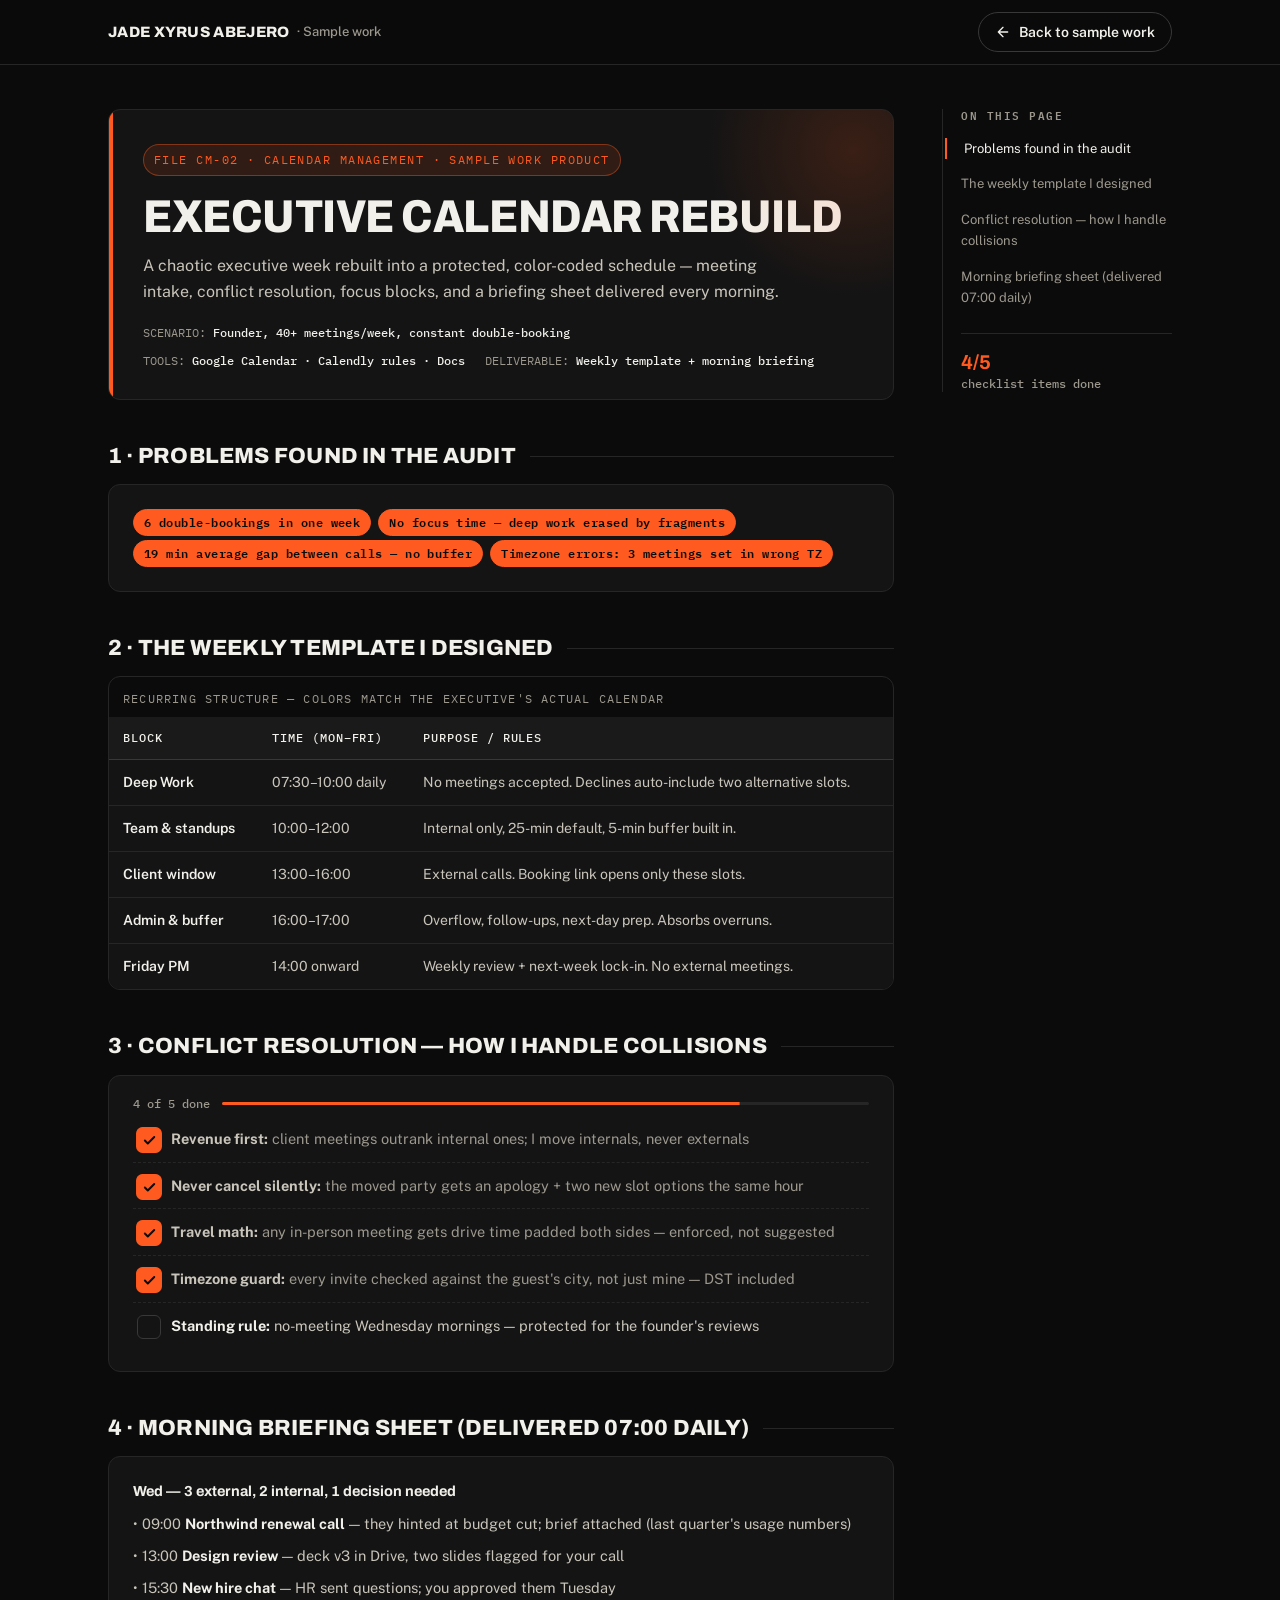
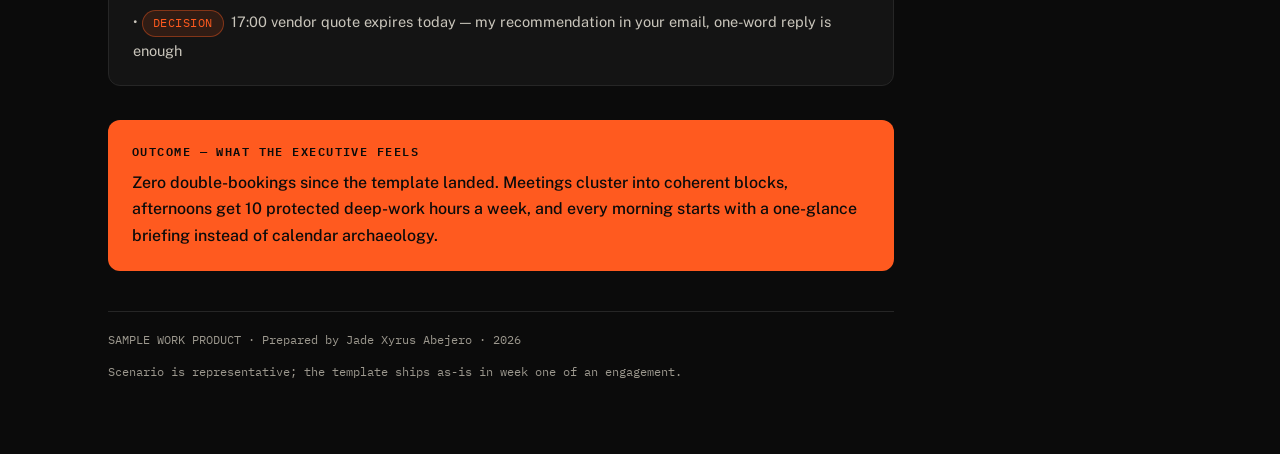
==== commit 023945d7: "Portfolio v4: black-and-orange redesign New hero with cutout portrait and pixel buddy, 3D services r" ====
--- a/samples/calendar-management.html
+++ b/samples/calendar-management.html
@@ -3,10 +3,11 @@
 <head>
 <meta charset="UTF-8">
 <meta name="viewport" content="width=device-width, initial-scale=1.0">
+<meta name="theme-color" content="#0B0B0B">
 <title>Sample: Executive Calendar &amp; Scheduling — Jade Xyrus Abejero</title>
-<link rel="icon" href="data:image/svg+xml,%3Csvg xmlns='http://www.w3.org/2000/svg' viewBox='0 0 64 64'%3E%3Ccircle cx='32' cy='32' r='31' fill='%2312213D'/%3E%3Ccircle cx='32' cy='32' r='27' fill='none' stroke='%23C98A2C' stroke-width='2'/%3E%3Ctext x='32' y='38' text-anchor='middle' font-family='monospace' font-size='20' font-weight='700' fill='%23EEF1F5'%3EJXA%3C/text%3E%3C/svg%3E">
+<link rel="icon" href="data:image/svg+xml,%3Csvg xmlns='http://www.w3.org/2000/svg' viewBox='0 0 64 64'%3E%3Crect width='64' height='64' rx='14' fill='%230B0B0B'/%3E%3Ctext x='32' y='43' text-anchor='middle' font-family='Arial Black,Arial,sans-serif' font-weight='900' font-size='25' letter-spacing='-1'%3E%3Ctspan fill='%23F2F0EA'%3EJ%3C/tspan%3E%3Ctspan fill='%23FF5A1F'%3EX%3C/tspan%3E%3Ctspan fill='%23F2F0EA'%3EA%3C/tspan%3E%3C/text%3E%3C/svg%3E">
 <link rel="preconnect" href="https://fonts.googleapis.com">
-<link href="https://fonts.googleapis.com/css2?family=Newsreader:opsz,wght@6..72,400;6..72,500;6..72,600&family=Public+Sans:wght@400;500;600;700&family=IBM+Plex+Mono:wght@400;500;600&display=swap" rel="stylesheet">
+<link href="https://fonts.googleapis.com/css2?family=Archivo:wdth,wght@75..100,500..900&family=Public+Sans:wght@400;500;600;700&family=IBM+Plex+Mono:wght@400;500;600&display=swap" rel="stylesheet">
 <link rel="stylesheet" href="../assets/samples.css">
 </head>
 <body>
@@ -86,5 +87,6 @@
 
 </main>
 
+<script src="../assets/sample.js" defer></script>
 </body>
 </html>
--- a/assets/samples.css
+++ b/assets/samples.css
@@ -1,225 +1,153 @@
+/* Sample work pages, v4: black-and-strong theme matching the portfolio (accent orange #FF5A1F).
+   assets/sample.js adds the contents rail, reading progress, tickable checklists and copy buttons. */
 :root{
-  --ink:#13233F;
-  --ink-soft:#3D4A60;
-  --paper:#F7F5F0;
-  --paper-card:#FFFFFF;
-  --line:#E2DED4;
-  --gold:#C98A2C;
-  --gold-soft:#F3E3C6;
-  --teal:#1E6B47;
-  --teal-soft:#E6F0EA;
-  --font-display:'Newsreader',Georgia,serif;
+  --ink:#F2F0EA;
+  --ink-soft:#C9C5BB;
+  --muted:#9C988E;
+  --paper:#0B0B0B;
+  --paper-card:#141414;
+  --card-2:#1A1A1A;
+  --line:#262626;
+  --line-2:#383838;
+  --acc:#FF5A1F;
+  --acc-soft:rgba(255,90,31,.12);
+  --ok-soft:rgba(242,240,234,.06);
+  --font-display:'Archivo',system-ui,sans-serif;
   --font-body:'Public Sans',system-ui,sans-serif;
-  --font-mono:'IBM Plex Mono',monospace;
+  --font-mono:'IBM Plex Mono',ui-monospace,monospace;
+  --r:12px;
 }
 *{box-sizing:border-box;}
-body{
-  margin:0;
-  background:var(--paper);
-  color:var(--ink);
-  font-family:var(--font-body);
-  line-height:1.6;
-}
-a{color:inherit;text-underline-offset:3px;}
-::selection{background:var(--ink);color:var(--paper);}
-:focus-visible{outline:2px solid var(--ink);outline-offset:3px;border-radius:4px;}
-html{scrollbar-color:#CFC9BC var(--paper);}
+html{scroll-behavior:smooth;scrollbar-color:#383838 var(--paper);}
+body{margin:0;background:var(--paper);color:var(--ink-soft);font-family:var(--font-body);line-height:1.65;-webkit-font-smoothing:antialiased;}
+a{color:var(--ink);text-underline-offset:3px;text-decoration-color:var(--acc);}
+::selection{background:var(--acc);color:#0B0B0B;}
+:focus-visible{outline:2px solid var(--acc);outline-offset:3px;border-radius:4px;}
 
-/* TOP BAR */
-nav.docbar{
-  position:sticky;top:0;z-index:20;
-  background:rgba(247,245,240,0.94);
-  backdrop-filter:blur(6px);
-  border-bottom:1px solid var(--line);
-}
-.docbar-inner{
-  max-width:920px;margin:0 auto;padding:12px 28px;
-  display:flex;align-items:center;justify-content:space-between;gap:14px;
-}
-.docbar-inner .brand{
-  font:400 13px/1.3 var(--font-body);color:var(--ink-soft);
-  text-decoration:none;display:inline-flex;align-items:center;min-height:44px;
-}
-.docbar-inner .brand strong{font:600 17px/1 var(--font-display);color:var(--ink);letter-spacing:-0.01em;margin-right:4px;}
-.backlink{
-  display:inline-flex;align-items:center;gap:8px;min-height:44px;padding:0 14px;
-  font:600 14px/1 var(--font-body);color:var(--ink);text-decoration:none;
-  border:1px solid #CFC9BC;border-radius:8px;background:transparent;
-  transition:border-color .2s,background .2s;
-}
-.backlink::before{
-  content:"";width:16px;height:16px;flex:none;background:currentColor;
+/* TOP BAR + reading progress */
+nav.docbar{position:sticky;top:0;z-index:20;background:rgba(11,11,11,.86);-webkit-backdrop-filter:blur(10px);backdrop-filter:blur(10px);border-bottom:1px solid var(--line);}
+.docbar-inner{max-width:1120px;margin:0 auto;padding:10px 28px;display:flex;align-items:center;justify-content:space-between;gap:14px;}
+.docbar-inner .brand{font:500 13px/1.3 var(--font-body);color:var(--muted);text-decoration:none;display:inline-flex;align-items:center;gap:8px;min-height:44px;}
+.docbar-inner .brand strong{font:800 15px/1 var(--font-display);text-transform:uppercase;color:var(--ink);letter-spacing:.02em;}
+.backlink{display:inline-flex;align-items:center;gap:8px;min-height:40px;padding:0 16px;font:600 14px/1 var(--font-body);color:var(--ink);text-decoration:none;border:1px solid var(--line-2);border-radius:999px;transition:border-color .2s,background .2s,color .2s;}
+.backlink::before{content:"";width:16px;height:16px;flex:none;background:currentColor;
   -webkit-mask:url("data:image/svg+xml,%3Csvg xmlns='http://www.w3.org/2000/svg' viewBox='0 0 24 24' fill='none' stroke='black' stroke-width='2' stroke-linecap='round' stroke-linejoin='round'%3E%3Cpath d='M19 12H5M12 19l-7-7 7-7'/%3E%3C/svg%3E") center/contain no-repeat;
-          mask:url("data:image/svg+xml,%3Csvg xmlns='http://www.w3.org/2000/svg' viewBox='0 0 24 24' fill='none' stroke='black' stroke-width='2' stroke-linecap='round' stroke-linejoin='round'%3E%3Cpath d='M19 12H5M12 19l-7-7 7-7'/%3E%3C/svg%3E") center/contain no-repeat;
-}
-.backlink:hover{border-color:var(--ink);background:var(--paper-card);}
+          mask:url("data:image/svg+xml,%3Csvg xmlns='http://www.w3.org/2000/svg' viewBox='0 0 24 24' fill='none' stroke='black' stroke-width='2' stroke-linecap='round' stroke-linejoin='round'%3E%3Cpath d='M19 12H5M12 19l-7-7 7-7'/%3E%3C/svg%3E") center/contain no-repeat;}
+.backlink:hover{border-color:var(--acc);background:var(--acc);color:#fff;}
 .docbar-inner .brand,.backlink{white-space:nowrap;}
-@media (max-width:520px){
-  .docbar-inner{padding:8px 18px;}
-  .docbar-inner .brand .kind{display:none;}
-}
+.progress{position:absolute;left:0;bottom:-1px;height:2px;width:100%;background:var(--acc);transform-origin:0 50%;transform:scaleX(var(--read,0));}
+@media (max-width:520px){.docbar-inner{padding:8px 18px;}.docbar-inner .brand .kind{display:none;}}
 
-/* DOCUMENT SHELL */
-main.doc{
-  max-width:920px;margin:0 auto;padding:44px 28px 64px;
-}
-.doc-head{
-  background:var(--ink);
-  color:var(--paper);
-  border-radius:6px;
-  padding:30px 32px 26px;
-  margin-bottom:30px;
-  position:relative;
-  overflow:hidden;
-}
-.doc-head .filetag{
-  font-family:var(--font-mono);font-size:12.5px;letter-spacing:0.1em;color:var(--gold);
-  display:inline-flex;align-items:center;gap:8px;
-  border:1px solid rgba(201,138,44,0.5);
-  padding:5px 10px;border-radius:3px;background:rgba(255,255,255,0.06);
-}
-.doc-head h1{
-  font-family:var(--font-display);
-  font-size:clamp(26px,4vw,38px);font-weight:500;
-  margin:16px 0 8px;letter-spacing:-0.01em;
-}
-.doc-head .brief{
-  color:#C7D0E0;font-size:15.5px;max-width:620px;margin:0;
-}
-.doc-head .context{
-  margin-top:16px;font-family:var(--font-mono);font-size:12px;color:#9AA8C4;
-  display:flex;flex-wrap:wrap;gap:6px 18px;
-}
-.doc-head .context b{color:#EAD9B4;font-weight:500;}
+/* LAYOUT: document + contents rail */
+main.doc{max-width:1120px;margin:0 auto;padding:44px 28px 72px;}
+.doc-grid{display:grid;grid-template-columns:minmax(0,1fr) 230px;gap:48px;align-items:start;}
+.doc-body{min-width:0;max-width:820px;}
+.toc{position:sticky;top:84px;font-size:13px;border-left:1px solid var(--line);padding-left:18px;}
+.toc p{font:600 11px/1 var(--font-mono);letter-spacing:.14em;text-transform:uppercase;color:var(--muted);margin:0 0 12px;}
+.toc ol{list-style:none;margin:0;padding:0;display:grid;gap:2px;}
+.toc a{display:block;padding:6px 0;color:var(--muted);text-decoration:none;transition:color .2s,transform .3s;position:relative;}
+.toc a::before{content:"";position:absolute;left:-19px;top:6px;bottom:6px;width:2px;background:var(--acc);transform:scaleY(0);transition:transform .3s;}
+.toc a:hover{color:var(--ink);}
+.toc a.on{color:var(--ink);transform:translateX(3px);}
+.toc a.on::before{transform:scaleY(1);}
+.toc .tally{margin-top:18px;padding-top:14px;border-top:1px solid var(--line);font:500 12px/1.4 var(--font-mono);color:var(--muted);}
+.toc .tally b{color:var(--acc);font-size:20px;display:block;font-family:var(--font-display);}
+@media (max-width:980px){.doc-grid{grid-template-columns:1fr;}.toc{display:none;}}
 
-h2.sect{
-  font-family:var(--font-display);font-size:21px;font-weight:600;
-  margin:36px 0 14px;color:var(--ink);
-  display:flex;align-items:center;gap:12px;
-}
+/* HEADER */
+.doc-head{background:var(--paper-card);border:1px solid var(--line);border-radius:var(--r);padding:34px 34px 28px;margin-bottom:34px;position:relative;overflow:hidden;}
+.doc-head::before{content:"";position:absolute;left:0;top:0;bottom:0;width:4px;background:var(--acc);}
+.doc-head::after{content:"";position:absolute;right:-120px;top:-120px;width:320px;height:320px;border-radius:50%;background:radial-gradient(circle,rgba(255,90,31,.16),transparent 65%);pointer-events:none;}
+.doc-head .filetag{font-family:var(--font-mono);font-size:12px;letter-spacing:.12em;color:var(--acc);display:inline-flex;align-items:center;gap:8px;border:1px solid rgba(255,90,31,.4);padding:5px 10px;border-radius:999px;background:var(--acc-soft);}
+.doc-head h1{font:800 clamp(28px,4.2vw,46px)/1.02 var(--font-display);text-transform:uppercase;letter-spacing:-.01em;color:var(--ink);margin:18px 0 12px;font-stretch:90%;}
+.doc-head .brief{color:var(--ink-soft);font-size:16px;max-width:640px;margin:0;}
+.doc-head .context{margin-top:18px;font-family:var(--font-mono);font-size:12px;color:var(--muted);display:flex;flex-wrap:wrap;gap:8px 20px;}
+.doc-head .context b{color:var(--ink);font-weight:500;}
+
+h2.sect{font:800 22px/1.1 var(--font-display);text-transform:uppercase;letter-spacing:.01em;margin:44px 0 16px;color:var(--ink);display:flex;align-items:center;gap:14px;scroll-margin-top:84px;}
 h2.sect::after{content:"";flex:1;height:1px;background:var(--line);}
 
-.panel{
-  background:var(--paper-card);
-  border:1px solid var(--line);
-  border-radius:6px;
-  padding:20px 22px;
-  box-shadow:0 10px 24px -20px rgba(18,33,61,0.4);
-}
+.panel{background:var(--paper-card);border:1px solid var(--line);border-radius:var(--r);padding:22px 24px;}
 .panel + .panel{margin-top:14px;}
+.panel p{margin:0 0 10px;} .panel p:last-child{margin:0;}
+.panel b,.panel strong{color:var(--ink);}
 
 /* TABLES */
-table.grid{
-  width:100%;border-collapse:collapse;font-size:14px;
-  background:var(--paper-card);
-  border:1px solid var(--line);
-  border-radius:6px;
-  overflow:hidden;
-}
-table.grid caption{
-  caption-side:top;text-align:left;
-  font-family:var(--font-mono);font-size:12.5px;letter-spacing:0.08em;text-transform:uppercase;
-  color:var(--ink-soft);padding:0 0 8px;
-}
-table.grid th{
-  font-family:var(--font-mono);font-size:12.5px;letter-spacing:0.06em;text-transform:uppercase;
-  color:var(--paper);background:var(--ink);
-  text-align:left;padding:9px 12px;font-weight:500;
-}
-table.grid td{
-  padding:9px 12px;border-top:1px solid var(--line);color:var(--ink-soft);vertical-align:top;
-}
-table.grid tr:nth-child(even) td{background:#FBFAF7;}
-table.grid td b, table.grid td strong{color:var(--ink);font-weight:600;}
+.tbl{overflow-x:auto;border:1px solid var(--line);border-radius:var(--r);}
+table.grid{width:100%;border-collapse:collapse;font-size:14px;background:var(--paper-card);}
+.tbl table.grid{border:0;}
+table.grid caption{caption-side:top;text-align:left;font-family:var(--font-mono);font-size:12px;letter-spacing:.1em;text-transform:uppercase;color:var(--muted);padding:12px 14px 8px;}
+table.grid th{font-family:var(--font-mono);font-size:12px;letter-spacing:.08em;text-transform:uppercase;color:var(--ink);background:var(--card-2);text-align:left;padding:11px 14px;font-weight:500;border-bottom:1px solid var(--line-2);}
+table.grid td{padding:11px 14px;border-top:1px solid var(--line);color:var(--ink-soft);vertical-align:top;}
+table.grid tbody tr{transition:background .2s;}
+table.grid tbody tr:hover td{background:rgba(255,90,31,.05);}
+table.grid td b,table.grid td strong{color:var(--ink);font-weight:600;}
 
-/* PILLS / TAGS */
-.pill{
-  display:inline-block;font-family:var(--font-mono);font-size:12px;letter-spacing:0.04em;
-  padding:3px 10px;border-radius:12px;margin:2px 3px 2px 0;
-  background:var(--teal-soft);color:#1E5548;border:1px solid #BFE0D6;
-}
-.pill.gold{background:var(--gold-soft);color:#7A5210;border-color:#E4CE9F;}
-.pill.red{background:#F8DEDC;color:#8C2F28;border-color:#EBC2BE;}
+/* PILLS */
+.pill{display:inline-block;font-family:var(--font-mono);font-size:11.5px;letter-spacing:.04em;padding:3px 10px;border-radius:999px;margin:2px 3px 2px 0;background:var(--ok-soft);color:var(--ink);border:1px solid var(--line-2);}
+.pill.gold{background:var(--acc-soft);color:var(--acc);border-color:rgba(255,90,31,.4);}
+.pill.red{background:var(--acc);color:#0B0B0B;border-color:var(--acc);font-weight:600;}
 
 /* EMAIL THREAD */
-.email{
-  background:var(--paper-card);
-  border:1px solid var(--line);
-  border-radius:6px;
-  margin-bottom:14px;
-  box-shadow:0 10px 24px -20px rgba(18,33,61,0.4);
-}
-.email .hdr{
-  padding:12px 18px;border-bottom:1px solid var(--line);
-  display:flex;flex-wrap:wrap;gap:4px 16px;align-items:baseline;
-  font-family:var(--font-mono);font-size:12px;color:var(--ink-soft);
-}
+.email{background:var(--paper-card);border:1px solid var(--line);border-radius:var(--r);margin-bottom:14px;position:relative;}
+.email .hdr{padding:12px 18px;border-bottom:1px solid var(--line);display:flex;flex-wrap:wrap;gap:4px 16px;align-items:baseline;font-family:var(--font-mono);font-size:12px;color:var(--muted);}
 .email .hdr .who{color:var(--ink);font-weight:600;}
-.email .hdr .stamp{margin-left:auto;color:var(--ink-soft);}
-.email .body{padding:14px 18px 16px;font-size:14.5px;color:var(--ink-soft);}
-.email .body p{margin:0 0 10px;}
-.email .body p:last-child{margin-bottom:0;}
-.email .sig{margin-top:12px;padding-top:10px;border-top:1px dashed var(--line);font-size:13px;color:#5F6B80;}
-.email.draft .hdr{background:var(--gold-soft);}
-.email.sent .hdr{background:var(--teal-soft);}
+.email .hdr .stamp{margin-left:auto;}
+.email .body{padding:16px 18px 18px;font-size:14.5px;color:var(--ink-soft);}
+.email .body p{margin:0 0 10px;} .email .body p:last-child{margin-bottom:0;}
+.email .sig{margin-top:12px;padding-top:10px;border-top:1px dashed var(--line-2);font-size:13px;color:var(--muted);}
+.email.draft{border-color:rgba(255,90,31,.45);}
+.email.draft .hdr{background:var(--acc-soft);}
+.email.sent .hdr{background:var(--ok-soft);}
 
-/* CHECKLIST */
+/* COPY BUTTON (sample.js) */
+.copy{position:absolute;top:8px;right:10px;font:600 12px/1 var(--font-body);color:var(--ink);background:var(--card-2);border:1px solid var(--line-2);border-radius:999px;padding:7px 12px;cursor:pointer;transition:background .2s,border-color .2s,color .2s;}
+.copy:hover{background:var(--acc);border-color:var(--acc);color:#fff;}
+.email .copy{top:8px;}
+.email:has(.copy) .hdr{padding-right:96px;}
+
+/* CHECKLIST: tickable (sample.js turns each item into a button-like row) */
 ul.checks{list-style:none;margin:0;padding:0;}
-ul.checks li{
-  padding:9px 0 9px 34px;position:relative;border-bottom:1px dashed var(--line);
-  font-size:14.5px;color:var(--ink-soft);
-}
+ul.checks li{padding:11px 0 11px 38px;position:relative;border-bottom:1px dashed var(--line);font-size:14.5px;color:var(--ink-soft);transition:color .2s;}
 ul.checks li:last-child{border-bottom:none;}
-ul.checks li::before{
-  content:"";
-  position:absolute;left:6px;top:10px;
-  width:20px;height:20px;border-radius:50%;
-  background:var(--teal-soft) url("data:image/svg+xml,%3Csvg xmlns='http://www.w3.org/2000/svg' viewBox='0 0 24 24' fill='none' stroke='%231E5548' stroke-width='3' stroke-linecap='round' stroke-linejoin='round'%3E%3Cpath d='M20 6 9 17l-5-5'/%3E%3C/svg%3E") center/12px no-repeat;
-}
-ul.checks li.todo::before{background:transparent;border:1.5px solid #CFC9BC;}
+ul.checks li::before{content:"";position:absolute;left:4px;top:12px;width:22px;height:22px;border-radius:6px;border:1.5px solid var(--line-2);background:transparent center/13px no-repeat;transition:background-color .2s,border-color .2s,transform .3s cubic-bezier(.2,1.6,.4,1);}
+ul.checks li.done::before{background-color:var(--acc);border-color:var(--acc);transform:scale(1.08);
+  background-image:url("data:image/svg+xml,%3Csvg xmlns='http://www.w3.org/2000/svg' viewBox='0 0 24 24' fill='none' stroke='%230B0B0B' stroke-width='3.4' stroke-linecap='round' stroke-linejoin='round'%3E%3Cpath d='M20 6 9 17l-5-5'/%3E%3C/svg%3E");}
+ul.checks li.done{color:var(--muted);}
+ul.checks li.done b{color:var(--ink-soft);}
+ul.checks[data-tick] li{cursor:pointer;user-select:none;}
+ul.checks[data-tick] li:hover::before{border-color:var(--acc);}
 ul.checks b{color:var(--ink);}
+.tick-bar{display:flex;align-items:center;gap:12px;margin:0 0 6px;font:500 12px/1 var(--font-mono);color:var(--muted);}
+.tick-bar i{flex:1;height:3px;background:var(--line);border-radius:3px;overflow:hidden;position:relative;}
+.tick-bar i::after{content:"";position:absolute;inset:0;background:var(--acc);transform-origin:0 50%;transform:scaleX(var(--p,0));transition:transform .4s cubic-bezier(.16,1,.3,1);}
 
-/* ITINERARY */
-.leg{
-  display:grid;grid-template-columns:150px 1fr;gap:16px;
-  padding:14px 0;border-bottom:1px dashed var(--line);
-}
+/* ITINERARY / TIMELINE */
+.leg{display:grid;grid-template-columns:160px 1fr;gap:18px;padding:16px 0;border-bottom:1px dashed var(--line);}
 .leg:last-child{border-bottom:none;}
-.leg .when{
-  font-family:var(--font-mono);font-size:12px;color:var(--teal);line-height:1.5;
-}
-.leg .what b{display:block;color:var(--ink);font-family:var(--font-display);font-size:15px;}
+.leg .when{font-family:var(--font-mono);font-size:12px;color:var(--acc);line-height:1.5;}
+.leg .what b{display:block;color:var(--ink);font:700 16px/1.3 var(--font-display);}
 .leg .what span{font-size:14px;color:var(--ink-soft);}
-.leg .what .meta{font-family:var(--font-mono);font-size:12.5px;color:#5F6B80;display:block;margin-top:3px;}
+.leg .what .meta{font-family:var(--font-mono);font-size:12px;color:var(--muted);display:block;margin-top:4px;}
 
 /* RESULT BANNER */
-.result{
-  background:var(--teal-soft);
-  border:1px solid #BFE0D6;
-  border-radius:6px;
-  padding:16px 20px;
-  margin-top:30px;
-}
-.result .rk{
-  font-family:var(--font-mono);font-size:12.5px;letter-spacing:0.09em;text-transform:uppercase;
-  color:#1E5548;display:block;margin-bottom:6px;
-}
-.result p{margin:0;color:#1E4A40;font-size:15px;}
+.result{background:var(--acc);color:#0B0B0B;border-radius:var(--r);padding:22px 24px;margin-top:34px;}
+.result .rk{font-family:var(--font-mono);font-size:12px;letter-spacing:.12em;text-transform:uppercase;display:block;margin-bottom:8px;font-weight:600;}
+.result p{margin:0;font-size:16px;font-weight:500;}
+.result b,.result strong{color:#0B0B0B;}
 
 /* FOOT NOTE */
-.docfoot{
-  margin-top:36px;padding-top:16px;border-top:1px solid var(--line);
-  font-family:var(--font-mono);font-size:12.5px;color:#5F6B80;
-  display:flex;justify-content:space-between;gap:12px;flex-wrap:wrap;
-}
+.docfoot{margin-top:40px;padding-top:18px;border-top:1px solid var(--line);font-family:var(--font-mono);font-size:12px;color:var(--muted);display:flex;justify-content:space-between;gap:12px;flex-wrap:wrap;}
 .docfoot a{color:var(--ink-soft);}
+
+/* entrance: sections rise as they enter (sample.js adds .in) */
+.rv{opacity:0;transform:translateY(16px);transition:opacity .6s,transform .8s cubic-bezier(.16,1,.3,1);}
+.rv.in{opacity:1;transform:none;}
 
 @media (max-width:640px){
   .leg{grid-template-columns:1fr;gap:4px;}
-  .doc-head{padding:22px 20px;}
+  .doc-head{padding:24px 20px;}
   main.doc{padding:28px 18px 48px;}
-  table.grid{display:block;overflow-x:auto;}
 }
-@media (prefers-reduced-motion:reduce){
-  *{transition:none !important;}
-}
+@media (prefers-reduced-motion:reduce){*{transition:none !important;}.rv{opacity:1;transform:none;}}
+@media print{nav.docbar,.toc,.copy{display:none}body{background:#fff;color:#111}.doc{padding-top:0}}
